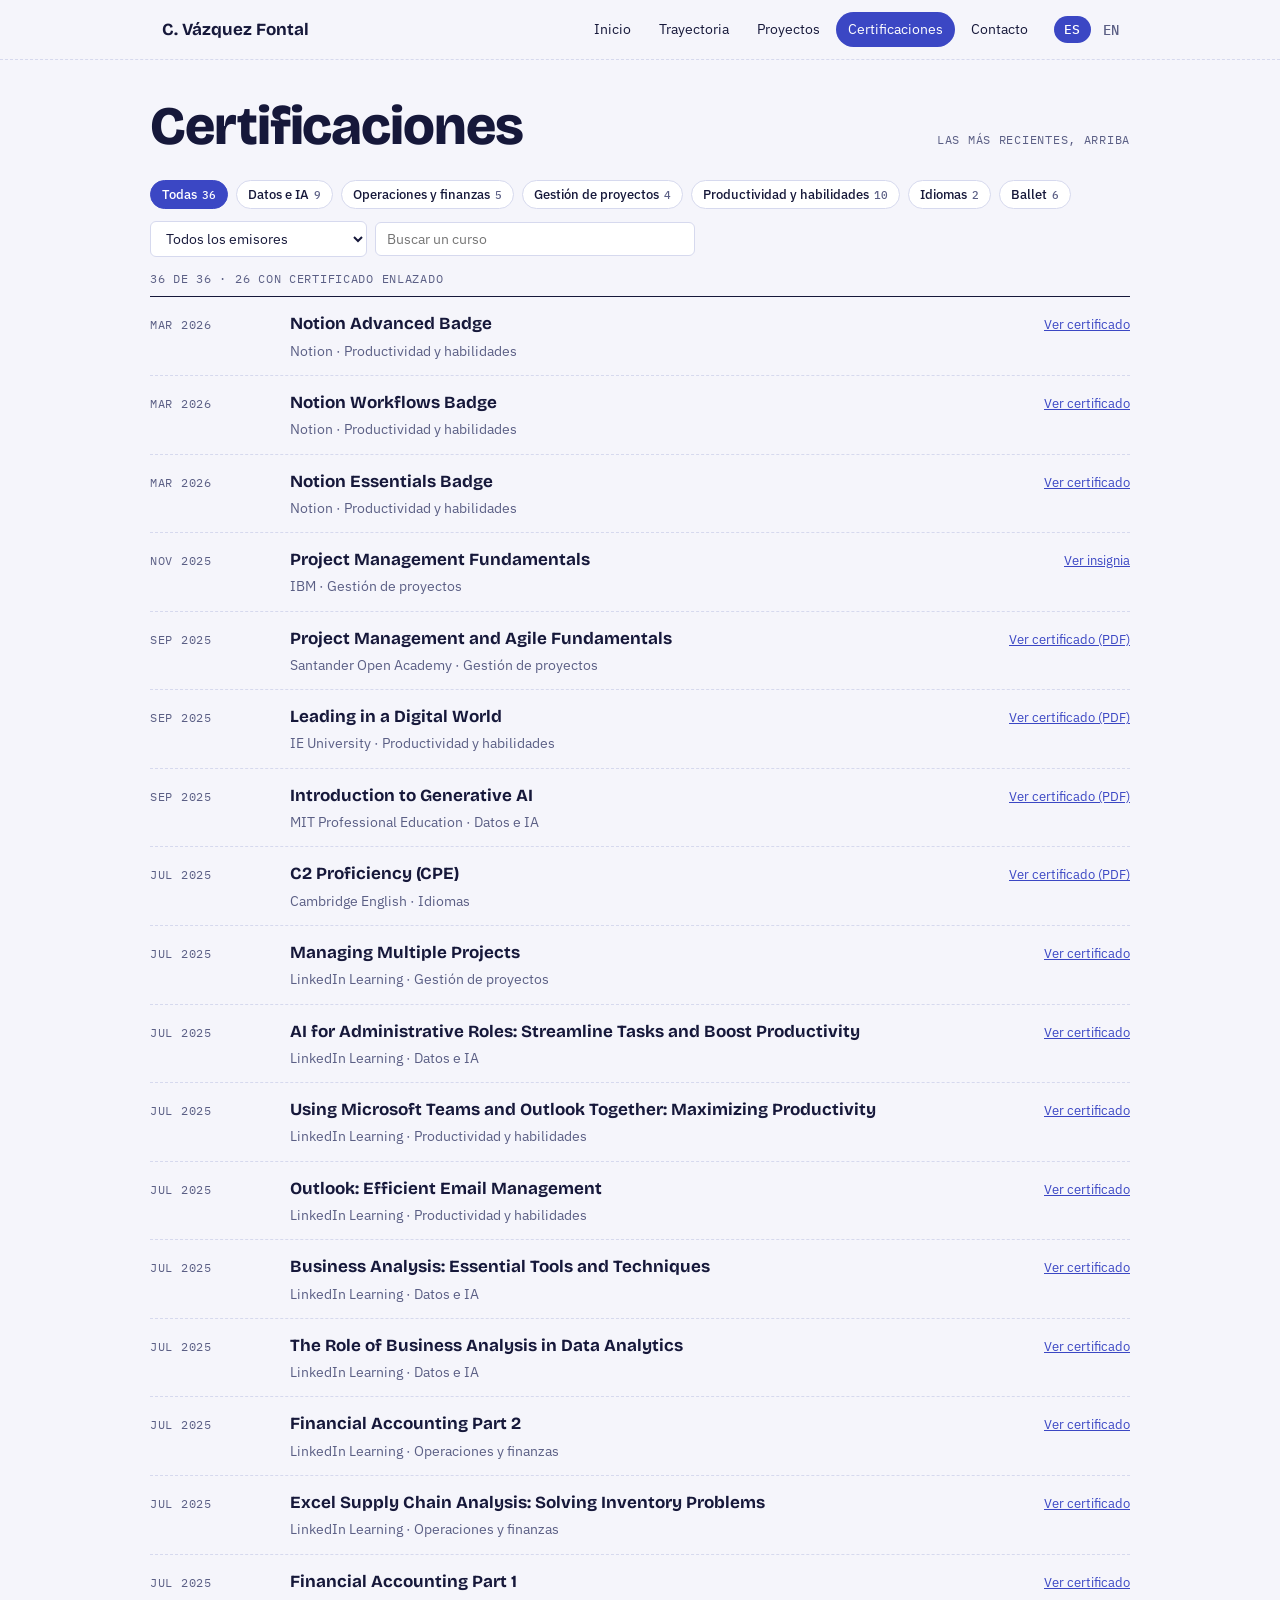
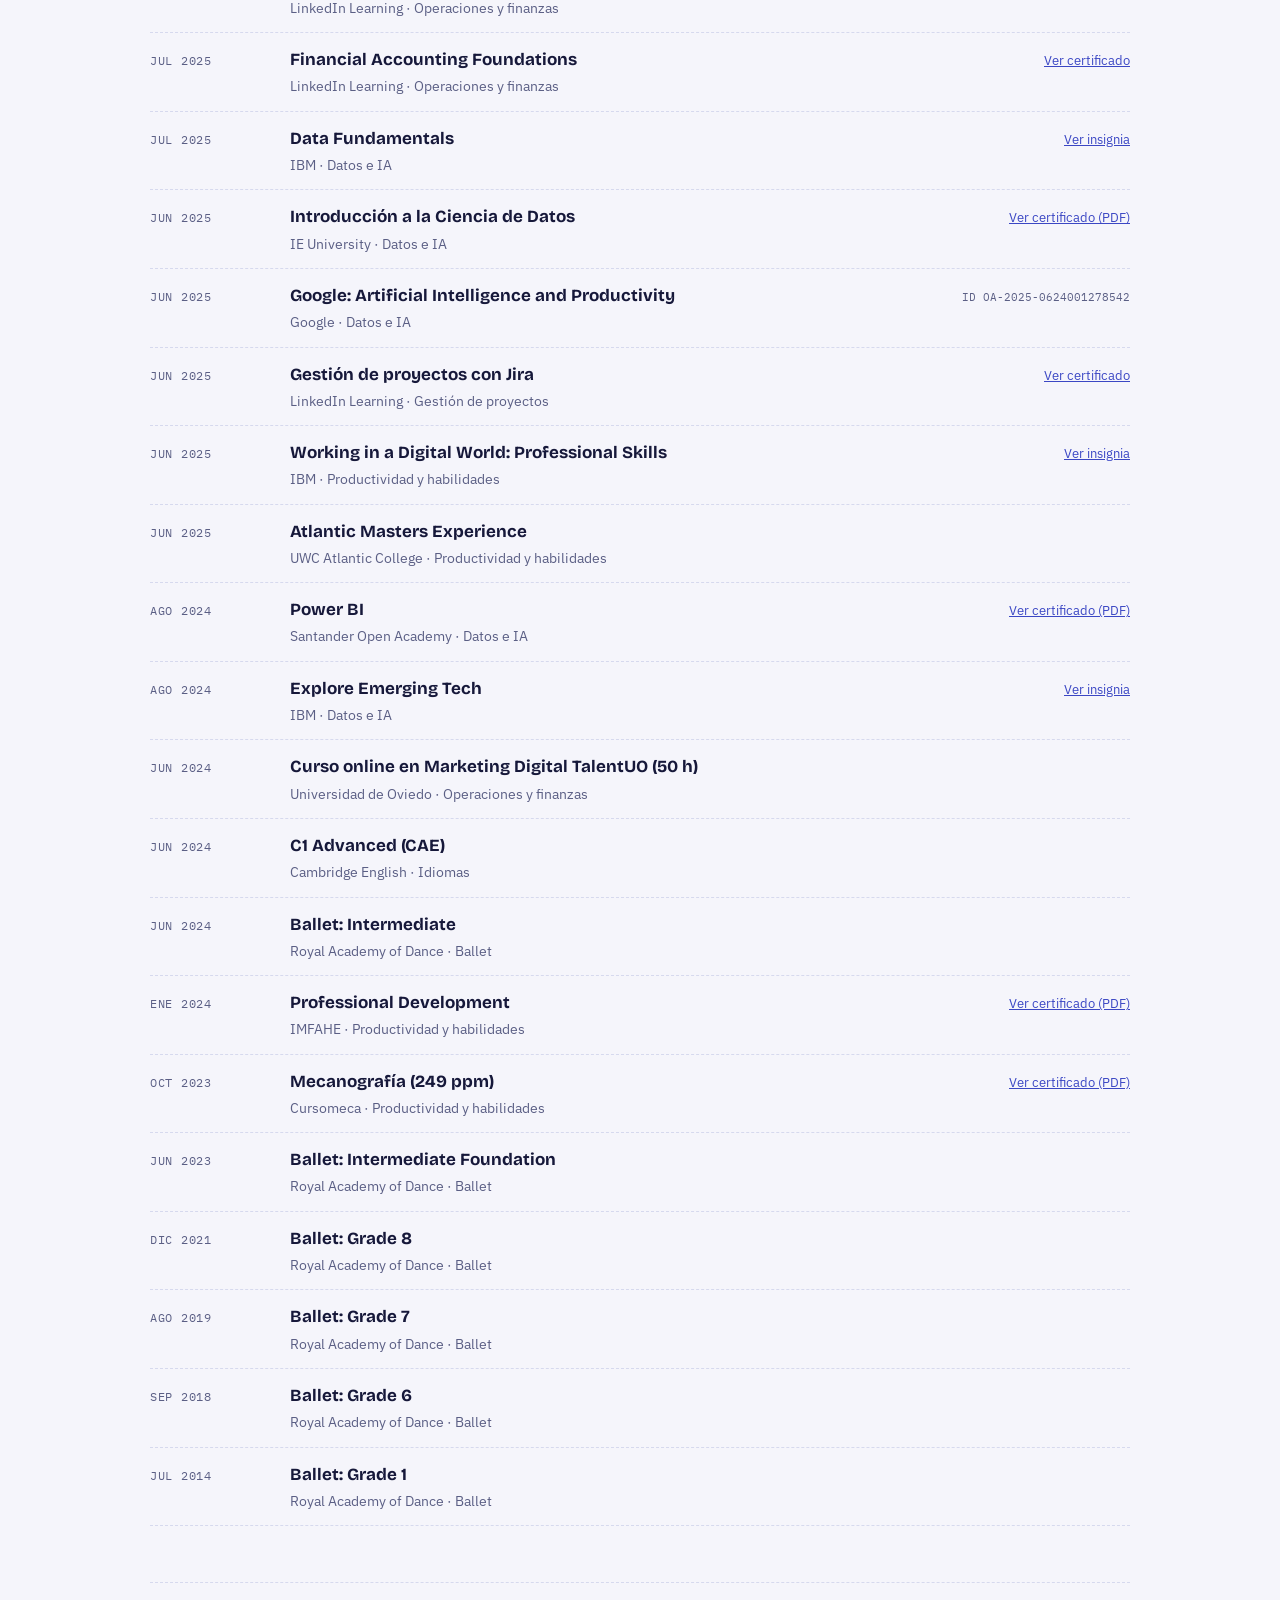
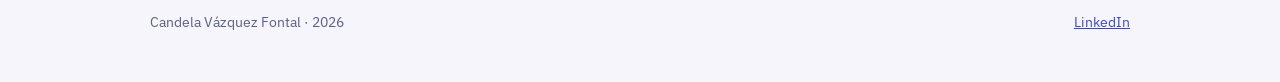
==== certificaciones/index.html @ 4467570c "Web bilingüe, sitemap, imagen para compartir y alineación con LinkedIn" ====
<!doctype html>
<html lang="es">
<head>
<meta charset="utf-8">
<meta name="viewport" content="width=device-width,initial-scale=1">
<title>Certificaciones · Candela Vázquez Fontal</title>
<meta name="description" content="Certificaciones de Candela Vázquez Fontal en datos e IA, gestión de proyectos, operaciones, idiomas (Cambridge C2) y más, con enlace a cada certificado.">
<meta name="author" content="Candela Vázquez Fontal">
<link rel="canonical" href="https://candelavazquezfontal.github.io/certificaciones/">
<link rel="alternate" hreflang="es" href="https://candelavazquezfontal.github.io/certificaciones/">
<link rel="alternate" hreflang="en" href="https://candelavazquezfontal.github.io/en/certifications/">
<link rel="alternate" hreflang="x-default" href="https://candelavazquezfontal.github.io/certificaciones/">
<meta property="og:type" content="website">
<meta property="og:locale" content="es_ES">
<meta property="og:locale:alternate" content="en_GB">
<meta property="og:site_name" content="Candela Vázquez Fontal">
<meta property="og:title" content="Certificaciones · Candela Vázquez Fontal">
<meta property="og:description" content="Certificaciones de Candela Vázquez Fontal en datos e IA, gestión de proyectos, operaciones, idiomas (Cambridge C2) y más, con enlace a cada certificado.">
<meta property="og:url" content="https://candelavazquezfontal.github.io/certificaciones/">
<meta property="og:image" content="https://candelavazquezfontal.github.io/og-image.png">
<meta property="og:image:width" content="1200">
<meta property="og:image:height" content="630">
<meta property="og:image:alt" content="Candela Vázquez Fontal, Ingeniería en Organización Industrial. Operaciones, logística y datos.">
<meta name="twitter:card" content="summary_large_image">
<meta name="twitter:title" content="Certificaciones · Candela Vázquez Fontal">
<meta name="twitter:description" content="Certificaciones de Candela Vázquez Fontal en datos e IA, gestión de proyectos, operaciones, idiomas (Cambridge C2) y más, con enlace a cada certificado.">
<meta name="twitter:image" content="https://candelavazquezfontal.github.io/og-image.png">
<style>html{-webkit-text-size-adjust:100%}body{margin:0}img{max-width:100%}[hidden]{display:none!important}</style>
<link rel="preconnect" href="https://fonts.googleapis.com">
<link rel="preconnect" href="https://fonts.gstatic.com" crossorigin>
<link rel="stylesheet" href="https://fonts.googleapis.com/css2?family=Bricolage+Grotesque:opsz,wght@12..96,500;12..96,700;12..96,800&family=IBM+Plex+Sans:wght@400;500;600&family=IBM+Plex+Mono:wght@400;500&display=swap">
<style>
/* Concepto: web como albarán de transporte. Cada sección es una hoja aparte; filas de manifiesto con fechas, códigos y separadores punteados tipo perforación. */
:root{
  --bg:#F5F5FB; --surface:#FFFFFF; --fg:#16183A; --muted:#5B5F85; --line:#D6D9EE;
  --accent:#3B47C4; --accent-soft:#E0E3FF; --on-accent:#FFFFFF;
  --ok:#1F7A4D; --ok-soft:#DDF3E7; --wip:#8A5200; --wip-soft:#FFEFD0;
  --f-display:'Bricolage Grotesque','Helvetica Neue',Arial,sans-serif;
  --f-body:'IBM Plex Sans','Helvetica Neue',Arial,sans-serif;
  --f-mono:'IBM Plex Mono',ui-monospace,Menlo,Consolas,monospace;
}
@media (prefers-color-scheme:dark){:root:not([data-theme="light"]){
  --bg:#0E1024; --surface:#161939; --fg:#E9EAF8; --muted:#9A9EC6; --line:#2B2F5E;
  --accent:#A3ADFF; --accent-soft:#252A66; --on-accent:#0E1024;
  --ok:#7ADCA6; --ok-soft:#173D2C; --wip:#FFC76B; --wip-soft:#46310E; color-scheme:dark}}
:root[data-theme="dark"]{
  --bg:#0E1024; --surface:#161939; --fg:#E9EAF8; --muted:#9A9EC6; --line:#2B2F5E;
  --accent:#A3ADFF; --accent-soft:#252A66; --on-accent:#0E1024;
  --ok:#7ADCA6; --ok-soft:#173D2C; --wip:#FFC76B; --wip-soft:#46310E; color-scheme:dark}
*{box-sizing:border-box}
body{background:var(--bg);color:var(--fg);font:16px/1.6 var(--f-body);padding-inline:20px}
.wrap{max-width:980px;margin-inline:auto}
a{color:var(--accent)}
:focus-visible{outline:2px solid var(--accent);outline-offset:3px;border-radius:3px}
.mono{font-family:var(--f-mono);font-size:12px;letter-spacing:.06em;text-transform:uppercase;color:var(--muted)}
h1,h2,h3{font-family:var(--f-display);text-wrap:balance;margin:0}

/* Navegación por secciones */
nav{position:sticky;top:env(safe-area-inset-top,0px);z-index:5;background:var(--bg);border-bottom:1px dashed var(--line);margin-inline:-20px;padding:10px 20px}
nav .wrap{display:flex;gap:8px 18px;align-items:center;flex-wrap:wrap;justify-content:space-between}
nav b{font-family:var(--f-display);font-size:17px}
nav ul{display:flex;gap:4px;list-style:none;margin:0;padding:0;flex-wrap:wrap}
nav a{display:block;color:var(--fg);text-decoration:none;font-size:14px;padding:5px 11px;border-radius:999px;border:1px solid transparent}
nav a:hover{border-color:var(--line)}
nav a[aria-current="page"]{background:var(--accent);color:var(--on-accent)}

.view{padding-block:40px 56px}
.view-head{display:flex;justify-content:space-between;align-items:baseline;gap:12px;flex-wrap:wrap;margin-bottom:26px}
.view-head h2{font-size:clamp(32px,6vw,54px);font-weight:800;letter-spacing:-.02em;line-height:1}
.view h3.sub{font-size:22px;font-weight:700;margin:36px 0 12px}
.view h3.sub:first-of-type{margin-top:0}

/* Inicio */
.hero{display:grid;grid-template-columns:1.5fr 1fr;gap:40px;align-items:start;padding-block:16px 40px}
.hero h1{font-size:clamp(40px,7vw,76px);line-height:.98;font-weight:800;letter-spacing:-.02em}
.hero h1 span{color:var(--accent)}
.hero p.lead{font-size:18px;max-width:52ch;color:var(--muted);margin:20px 0 0}
.cta{display:flex;gap:10px;flex-wrap:wrap;margin-top:24px}
.btn{font:500 14px var(--f-body);padding:10px 16px;border-radius:6px;border:1px solid var(--accent);background:var(--accent);color:var(--on-accent);text-decoration:none;cursor:pointer}
.btn.ghost{background:transparent;color:var(--accent)}
.label{background:var(--surface);border:1px dashed var(--line);border-radius:10px;padding:18px;min-width:0}
.label dl{margin:12px 0 0;display:grid;grid-template-columns:auto 1fr;gap:8px 14px;font-size:14px}
.label dt{font-family:var(--f-mono);font-size:11px;text-transform:uppercase;letter-spacing:.06em;color:var(--muted);padding-top:2px}
.label dd{margin:0;min-width:0;overflow-wrap:anywhere}
.about{display:grid;grid-template-columns:1.2fr 1fr;gap:32px;padding-block:36px;border-top:1px dashed var(--line)}
.about p{margin:0 0 12px;max-width:60ch}
.about .side{display:grid;gap:18px;align-content:start;min-width:0}
.about .side p{margin:0 0 8px}
.chips{display:flex;gap:8px;flex-wrap:wrap;margin:0;padding:0;list-style:none}
.chips li,.chip{font:500 13px var(--f-body);padding:5px 11px;border-radius:999px;border:1px solid var(--line);background:var(--surface);color:var(--fg)}
button.chip{cursor:pointer}
button.chip span{color:var(--muted);font-family:var(--f-mono);font-size:11px;margin-left:5px}
button.chip[aria-pressed="true"]{background:var(--accent);color:var(--on-accent);border-color:var(--accent)}
button.chip[aria-pressed="true"] span{color:var(--on-accent)}
.seek{padding-block:32px;border-top:1px dashed var(--line)}
.seek p:not(.mono){margin:6px 0 14px;max-width:62ch;font-size:17px}
.doors{display:grid;grid-template-columns:repeat(3,1fr);border-top:1px solid var(--fg)}
.doors a{display:block;padding:18px 18px 18px 0;text-decoration:none;color:var(--fg);border-bottom:1px dashed var(--line)}
.doors a+a{padding-left:18px;border-left:1px dashed var(--line)}
.doors b{display:block;font:700 22px var(--f-display);margin-top:6px}
.doors span.go{color:var(--accent);font-size:14px}
.doors a:hover b{color:var(--accent)}

/* Listas tipo manifiesto */
.tl{list-style:none;margin:0;padding:0;border-top:1px solid var(--fg)}
.tl>li{display:grid;grid-template-columns:170px 1fr;gap:6px 24px;padding-block:16px;border-bottom:1px dashed var(--line)}
.tl h4{font:700 19px var(--f-display);margin:0}
.tl .org{color:var(--muted);font-size:14px}
.tl p{margin:6px 0 0;font-size:15px;max-width:64ch}
.tl ul.pts{margin:6px 0 0;padding-left:18px;font-size:15px;max-width:64ch}
.tl .chips{margin-top:10px}
.tl .chips li{font-size:12px;padding:3px 9px}
.tools{display:flex;gap:8px;flex-wrap:wrap;align-items:center;margin-bottom:12px}
.tools .lab{flex:0 0 auto;margin-right:4px}
.field{font:400 14px var(--f-body);padding:7px 11px;border-radius:6px;border:1px solid var(--line);background:var(--surface);color:var(--fg);min-width:0;max-width:100%}
input.field{flex:1 1 200px;max-width:320px}
.count{display:block;margin:0 0 8px}
.rows{border-top:1px solid var(--fg)}
.row{display:grid;grid-template-columns:120px 1fr auto;gap:6px 20px;padding:13px 0;border-bottom:1px dashed var(--line);align-items:baseline}
.row h3{font-size:17px;font-weight:700}
.row .meta{color:var(--muted);font-size:14px;margin-top:2px}
.row .go{font-size:13px;white-space:nowrap}
.row .go .id{font-family:var(--f-mono);font-size:11px;color:var(--muted)}
.empty{color:var(--muted);padding:16px 0;margin:0}
#proj-list{border-top:1px solid var(--fg)}
details.proj{border-bottom:1px dashed var(--line)}
details.proj summary{display:grid;grid-template-columns:120px 1fr auto;gap:6px 20px;padding:16px 0;cursor:pointer;list-style:none;align-items:baseline}
details.proj summary::-webkit-details-marker{display:none}
details.proj summary h3{font-size:20px;font-weight:700}
details.proj summary .meta{color:var(--muted);font-size:14px}
details.proj summary .plus{font-family:var(--f-mono);color:var(--accent);font-size:20px;line-height:1;display:inline-block}
details.proj[open] .plus{transform:rotate(45deg)}
.proj-body{display:grid;grid-template-columns:120px 1fr;gap:0 20px;padding:0 0 22px}
.proj-body .in{grid-column:2;display:grid;grid-template-columns:1fr 1fr;gap:18px 28px;min-width:0}
.proj-body h4{font:500 11px var(--f-mono);letter-spacing:.06em;text-transform:uppercase;color:var(--muted);margin:0 0 4px}
.proj-body p{margin:0;font-size:15px;max-width:66ch}
.proj-body ul{margin:0;padding-left:18px;font-size:15px}
.proj-body .wide{grid-column:1/-1}
.tags{display:flex;gap:6px;flex-wrap:wrap}
.tags span{font-size:12px;padding:2px 9px;border-radius:999px;border:1px solid var(--line);color:var(--muted)}
.honor{display:inline-block;font:500 11px var(--f-mono);letter-spacing:.05em;text-transform:uppercase;padding:3px 8px;border-radius:4px;background:var(--ok-soft);color:var(--ok)}
.draft{background:var(--wip-soft);color:var(--fg);border-left:3px solid var(--wip);padding:10px 12px;font-size:14px}
.draft b{font:500 11px var(--f-mono);letter-spacing:.06em;text-transform:uppercase;color:var(--wip);display:block;margin-bottom:2px}
p.draft{margin:18px 0 0}
body.clean .draft{display:none}
footer{padding-block:28px 48px;border-top:1px dashed var(--line);display:flex;justify-content:space-between;align-items:center;gap:16px;flex-wrap:wrap;color:var(--muted);font-size:14px}
footer button{font:500 13px var(--f-body);padding:6px 12px;border-radius:6px;border:1px solid var(--line);background:var(--surface);color:var(--fg);cursor:pointer}
@media (max-width:760px){
  .hero,.about{grid-template-columns:1fr}
  .hero{gap:28px;padding-block:8px 32px}
  .doors{grid-template-columns:1fr}
  .doors a+a{padding-left:0;border-left:0}
  .tl>li{grid-template-columns:1fr}
  .row,details.proj summary{grid-template-columns:1fr auto}
  .row>:first-child,details.proj summary>:first-child{grid-column:1/-1}
  .row>div{grid-column:1/-1}
  .row .go{grid-column:1/-1;white-space:normal}
  .proj-body{grid-template-columns:1fr}
  .proj-body .in{grid-column:1;grid-template-columns:1fr}
}
.langsw{display:flex;gap:2px;align-items:center;font:500 13px var(--f-mono);letter-spacing:.04em}
.langsw a,.langsw span{padding:4px 9px;border-radius:999px;border:1px solid transparent;text-decoration:none;color:var(--muted)}
.langsw a:hover{border-color:var(--line);color:var(--fg)}
.langsw span[aria-current="true"]{background:var(--accent);color:var(--on-accent)}
nav .wrap .navr{display:flex;gap:10px 14px;align-items:center;flex-wrap:wrap}
.note-sm{color:var(--muted);font-size:14px;max-width:62ch}
@media (max-width:760px){
  nav .wrap .navr{display:contents}
  nav .wrap>a{order:1}
  nav .wrap .langsw{order:2;margin-left:auto}
  nav .wrap .navr ul{order:3;flex-basis:100%}
}

</style>
</head>
<body>
<nav aria-label="Secciones"><div class="wrap"><a href="/" style="text-decoration:none;color:inherit"><b>C. Vázquez Fontal</b></a><div class="navr"><ul><li><a href="/">Inicio</a></li><li><a href="/trayectoria/">Trayectoria</a></li><li><a href="/proyectos/">Proyectos</a></li><li><a href="/certificaciones/" aria-current="page">Certificaciones</a></li><li><a href="/contacto/">Contacto</a></li></ul><div class="langsw" role="group" aria-label="Idioma"><span aria-current="true" lang="es">ES</span><a href="/en/certifications/" hreflang="en" lang="en" data-setlang="en">EN</a></div></div></div></nav>
<main class="wrap">
<section class="view" id="v-certificaciones">
  <div class="view-head"><h1 style="font-size:clamp(32px,6vw,54px);font-weight:800;letter-spacing:-.02em;line-height:1">Certificaciones</h1><span class="mono">Las más recientes, arriba</span></div>
  <div class="tools" id="cert-filters" role="group" aria-label="Categorías"><button type="button" class="chip" data-f="all" aria-pressed="true">Todas<span>36</span></button><button type="button" class="chip" data-f="data" aria-pressed="false">Datos e IA<span>9</span></button><button type="button" class="chip" data-f="ops" aria-pressed="false">Operaciones y finanzas<span>5</span></button><button type="button" class="chip" data-f="pm" aria-pressed="false">Gestión de proyectos<span>4</span></button><button type="button" class="chip" data-f="prod" aria-pressed="false">Productividad y habilidades<span>10</span></button><button type="button" class="chip" data-f="lang" aria-pressed="false">Idiomas<span>2</span></button><button type="button" class="chip" data-f="ballet" aria-pressed="false">Ballet<span>6</span></button></div>
  <div class="tools">
    <select class="field" id="cert-org" aria-label="Emisor"><option value="">Todos los emisores</option><option>Cambridge English</option><option>Cursomeca</option><option>Google</option><option>IBM</option><option>IE University</option><option>IMFAHE</option><option>LinkedIn Learning</option><option>MIT Professional Education</option><option>Notion</option><option>Royal Academy of Dance</option><option>Santander Open Academy</option><option>Universidad de Oviedo</option><option>UWC Atlantic College</option></select>
    <input class="field" id="cert-q" type="search" placeholder="Buscar un curso" aria-label="Buscar un curso">
  </div>
  <span class="mono count" id="cert-count" aria-live="polite"></span>
  <div class="rows" id="cert-rows">
<div class="row" data-cat="prod" data-org="Notion" data-q="notion advanced badge  notion"><span class="mono">mar 2026</span><div><h3>Notion Advanced Badge</h3><div class="meta">Notion · Productividad y habilidades</div></div><span class="go"><a href="https://verify.skilljar.com/c/xu6fxgkbqdtj" target="_blank" rel="noopener">Ver certificado</a></span></div>
<div class="row" data-cat="prod" data-org="Notion" data-q="notion workflows badge  notion"><span class="mono">mar 2026</span><div><h3>Notion Workflows Badge</h3><div class="meta">Notion · Productividad y habilidades</div></div><span class="go"><a href="https://verify.skilljar.com/c/t9p6pafir5xa" target="_blank" rel="noopener">Ver certificado</a></span></div>
<div class="row" data-cat="prod" data-org="Notion" data-q="notion essentials badge  notion"><span class="mono">mar 2026</span><div><h3>Notion Essentials Badge</h3><div class="meta">Notion · Productividad y habilidades</div></div><span class="go"><a href="https://verify.skilljar.com/c/k6drqh7ybahc" target="_blank" rel="noopener">Ver certificado</a></span></div>
<div class="row" data-cat="pm" data-org="IBM" data-q="project management fundamentals  ibm"><span class="mono">nov 2025</span><div><h3>Project Management Fundamentals</h3><div class="meta">IBM · Gestión de proyectos</div></div><span class="go"><a href="https://www.credly.com/badges/fda90fd6-bf41-454a-a05c-a5a7dce7dfeb" target="_blank" rel="noopener">Ver insignia</a></span></div>
<div class="row" data-cat="pm" data-org="Santander Open Academy" data-q="project management and agile fundamentals  santander open academy"><span class="mono">sep 2025</span><div><h3>Project Management and Agile Fundamentals</h3><div class="meta">Santander Open Academy · Gestión de proyectos</div></div><span class="go"><a href="/certificados/project-management-and-agile-fundamentals.pdf" target="_blank" rel="noopener">Ver certificado (PDF)</a></span></div>
<div class="row" data-cat="prod" data-org="IE University" data-q="leading in a digital world  ie university"><span class="mono">sep 2025</span><div><h3>Leading in a Digital World</h3><div class="meta">IE University · Productividad y habilidades</div></div><span class="go"><a href="/certificados/leading-in-a-digital-world.pdf" target="_blank" rel="noopener">Ver certificado (PDF)</a></span></div>
<div class="row" data-cat="data" data-org="MIT Professional Education" data-q="introduction to generative ai  mit professional education"><span class="mono">sep 2025</span><div><h3>Introduction to Generative AI</h3><div class="meta">MIT Professional Education · Datos e IA</div></div><span class="go"><a href="/certificados/introduction-to-generative-ai.pdf" target="_blank" rel="noopener">Ver certificado (PDF)</a></span></div>
<div class="row" data-cat="lang" data-org="Cambridge English" data-q="c2 proficiency (cpe)  cambridge english"><span class="mono">jul 2025</span><div><h3>C2 Proficiency (CPE)</h3><div class="meta">Cambridge English · Idiomas</div></div><span class="go"><a href="/certificados/c2-proficiency-cambridge.pdf" target="_blank" rel="noopener">Ver certificado (PDF)</a></span></div>
<div class="row" data-cat="pm" data-org="LinkedIn Learning" data-q="managing multiple projects  linkedin learning"><span class="mono">jul 2025</span><div><h3>Managing Multiple Projects</h3><div class="meta">LinkedIn Learning · Gestión de proyectos</div></div><span class="go"><a href="https://www.linkedin.com/learning/certificates/6d967894c8d602e24c68b66d6d60f02e17e83166a874dbd9c2fe51df52e58ff1" target="_blank" rel="noopener">Ver certificado</a></span></div>
<div class="row" data-cat="data" data-org="LinkedIn Learning" data-q="ai for administrative roles: streamline tasks and boost productivity  linkedin learning"><span class="mono">jul 2025</span><div><h3>AI for Administrative Roles: Streamline Tasks and Boost Productivity</h3><div class="meta">LinkedIn Learning · Datos e IA</div></div><span class="go"><a href="https://www.linkedin.com/learning/certificates/2f2649018ba1a5fd018c0eee74096a909efea05e823dc9b5ac042890fc282127" target="_blank" rel="noopener">Ver certificado</a></span></div>
<div class="row" data-cat="prod" data-org="LinkedIn Learning" data-q="using microsoft teams and outlook together: maximizing productivity  linkedin learning"><span class="mono">jul 2025</span><div><h3>Using Microsoft Teams and Outlook Together: Maximizing Productivity</h3><div class="meta">LinkedIn Learning · Productividad y habilidades</div></div><span class="go"><a href="https://www.linkedin.com/learning/certificates/802a17363575a44039c5802fdb3ab9493e353a2b3156d9a123fb1d1b1a5739ee" target="_blank" rel="noopener">Ver certificado</a></span></div>
<div class="row" data-cat="prod" data-org="LinkedIn Learning" data-q="outlook: efficient email management  linkedin learning"><span class="mono">jul 2025</span><div><h3>Outlook: Efficient Email Management</h3><div class="meta">LinkedIn Learning · Productividad y habilidades</div></div><span class="go"><a href="https://www.linkedin.com/learning/certificates/361cea6c955319cbfad60c8e697ef9124948472aed5e21b45fbc0017d85ae766" target="_blank" rel="noopener">Ver certificado</a></span></div>
<div class="row" data-cat="data" data-org="LinkedIn Learning" data-q="business analysis: essential tools and techniques  linkedin learning"><span class="mono">jul 2025</span><div><h3>Business Analysis: Essential Tools and Techniques</h3><div class="meta">LinkedIn Learning · Datos e IA</div></div><span class="go"><a href="https://www.linkedin.com/learning/certificates/e4cb9fd79dfc14a808d413f85f2076626b413cfc9ea497fbaac9ca6db66af848" target="_blank" rel="noopener">Ver certificado</a></span></div>
<div class="row" data-cat="data" data-org="LinkedIn Learning" data-q="the role of business analysis in data analytics  linkedin learning"><span class="mono">jul 2025</span><div><h3>The Role of Business Analysis in Data Analytics</h3><div class="meta">LinkedIn Learning · Datos e IA</div></div><span class="go"><a href="https://www.linkedin.com/learning/certificates/a967b50a1b112452a21be6a401eed408db7bc0bb62fa1ed11132eece9193b944" target="_blank" rel="noopener">Ver certificado</a></span></div>
<div class="row" data-cat="ops" data-org="LinkedIn Learning" data-q="financial accounting part 2  linkedin learning"><span class="mono">jul 2025</span><div><h3>Financial Accounting Part 2</h3><div class="meta">LinkedIn Learning · Operaciones y finanzas</div></div><span class="go"><a href="https://www.linkedin.com/learning/certificates/8d37386fbaf039bccbbcba031050771baf6fbf5534b9651e667726b146fdd1d6" target="_blank" rel="noopener">Ver certificado</a></span></div>
<div class="row" data-cat="ops" data-org="LinkedIn Learning" data-q="excel supply chain analysis: solving inventory problems  linkedin learning"><span class="mono">jul 2025</span><div><h3>Excel Supply Chain Analysis: Solving Inventory Problems</h3><div class="meta">LinkedIn Learning · Operaciones y finanzas</div></div><span class="go"><a href="https://www.linkedin.com/learning/certificates/43a9916b4a7e85bf1a4c3a263fa0da773255f57f9168afb816fe2332063998b9" target="_blank" rel="noopener">Ver certificado</a></span></div>
<div class="row" data-cat="ops" data-org="LinkedIn Learning" data-q="financial accounting part 1  linkedin learning"><span class="mono">jul 2025</span><div><h3>Financial Accounting Part 1</h3><div class="meta">LinkedIn Learning · Operaciones y finanzas</div></div><span class="go"><a href="https://www.linkedin.com/learning/certificates/3f714be15bfcfa3c3023316436246532507650f180e9d23c22f99b8f1a5d9ddb" target="_blank" rel="noopener">Ver certificado</a></span></div>
<div class="row" data-cat="ops" data-org="LinkedIn Learning" data-q="financial accounting foundations  linkedin learning"><span class="mono">jul 2025</span><div><h3>Financial Accounting Foundations</h3><div class="meta">LinkedIn Learning · Operaciones y finanzas</div></div><span class="go"><a href="https://www.linkedin.com/learning/certificates/050ba2d8f70a2633acee2c65d782d4b4dfdb503516910c3ce6a30464afbd777a" target="_blank" rel="noopener">Ver certificado</a></span></div>
<div class="row" data-cat="data" data-org="IBM" data-q="data fundamentals  ibm"><span class="mono">jul 2025</span><div><h3>Data Fundamentals</h3><div class="meta">IBM · Datos e IA</div></div><span class="go"><a href="https://www.credly.com/badges/e8f19719-776a-4687-b844-7bce2758eecb" target="_blank" rel="noopener">Ver insignia</a></span></div>
<div class="row" data-cat="data" data-org="IE University" data-q="introduction to data science introducción a la ciencia de datos ie university"><span class="mono">jun 2025</span><div><h3>Introducción a la Ciencia de Datos</h3><div class="meta">IE University · Datos e IA</div></div><span class="go"><a href="/certificados/introduccion-ciencia-de-datos.pdf" target="_blank" rel="noopener">Ver certificado (PDF)</a></span></div>
<div class="row" data-cat="data" data-org="Google" data-q="google: artificial intelligence and productivity  google"><span class="mono">jun 2025</span><div><h3>Google: Artificial Intelligence and Productivity</h3><div class="meta">Google · Datos e IA</div></div><span class="go"><span class="id">ID OA-2025-0624001278542</span></span></div>
<div class="row" data-cat="pm" data-org="LinkedIn Learning" data-q="project management with jira gestión de proyectos con jira linkedin learning"><span class="mono">jun 2025</span><div><h3>Gestión de proyectos con Jira</h3><div class="meta">LinkedIn Learning · Gestión de proyectos</div></div><span class="go"><a href="https://www.linkedin.com/learning/certificates/5924d9c8bdc2583e0664523a1dc770c6446726e1429bb750f072e7c7d2a5989b" target="_blank" rel="noopener">Ver certificado</a></span></div>
<div class="row" data-cat="prod" data-org="IBM" data-q="working in a digital world: professional skills  ibm"><span class="mono">jun 2025</span><div><h3>Working in a Digital World: Professional Skills</h3><div class="meta">IBM · Productividad y habilidades</div></div><span class="go"><a href="https://www.credly.com/badges/b61aba8e-ad4b-45a9-aefc-69a7f2bf5ebf" target="_blank" rel="noopener">Ver insignia</a></span></div>
<div class="row" data-cat="prod" data-org="UWC Atlantic College" data-q="atlantic masters experience  uwc atlantic college"><span class="mono">jun 2025</span><div><h3>Atlantic Masters Experience</h3><div class="meta">UWC Atlantic College · Productividad y habilidades</div></div><span class="go"></span></div>
<div class="row" data-cat="data" data-org="Santander Open Academy" data-q="power bi  santander open academy"><span class="mono">ago 2024</span><div><h3>Power BI</h3><div class="meta">Santander Open Academy · Datos e IA</div></div><span class="go"><a href="/certificados/power-bi.pdf" target="_blank" rel="noopener">Ver certificado (PDF)</a></span></div>
<div class="row" data-cat="data" data-org="IBM" data-q="explore emerging tech  ibm"><span class="mono">ago 2024</span><div><h3>Explore Emerging Tech</h3><div class="meta">IBM · Datos e IA</div></div><span class="go"><a href="https://www.credly.com/badges/cb5fa4d7-588a-404c-93de-69f75b5592be" target="_blank" rel="noopener">Ver insignia</a></span></div>
<div class="row" data-cat="ops" data-org="Universidad de Oviedo" data-q="online digital marketing course talentuo (50 h) curso online en marketing digital talentuo (50 h) universidad de oviedo"><span class="mono">jun 2024</span><div><h3>Curso online en Marketing Digital TalentUO (50 h)</h3><div class="meta">Universidad de Oviedo · Operaciones y finanzas</div></div><span class="go"></span></div>
<div class="row" data-cat="lang" data-org="Cambridge English" data-q="c1 advanced (cae)  cambridge english"><span class="mono">jun 2024</span><div><h3>C1 Advanced (CAE)</h3><div class="meta">Cambridge English · Idiomas</div></div><span class="go"></span></div>
<div class="row" data-cat="ballet" data-org="Royal Academy of Dance" data-q="ballet: intermediate  royal academy of dance"><span class="mono">jun 2024</span><div><h3>Ballet: Intermediate</h3><div class="meta">Royal Academy of Dance · Ballet</div></div><span class="go"></span></div>
<div class="row" data-cat="prod" data-org="IMFAHE" data-q="professional development  imfahe"><span class="mono">ene 2024</span><div><h3>Professional Development</h3><div class="meta">IMFAHE · Productividad y habilidades</div></div><span class="go"><a href="/certificados/professional-development-imfahe.pdf" target="_blank" rel="noopener">Ver certificado (PDF)</a></span></div>
<div class="row" data-cat="prod" data-org="Cursomeca" data-q="typing speed (249 wpm) mecanografía (249 ppm) cursomeca"><span class="mono">oct 2023</span><div><h3>Mecanografía (249 ppm)</h3><div class="meta">Cursomeca · Productividad y habilidades</div></div><span class="go"><a href="/certificados/mecanografia-cursomeca.pdf" target="_blank" rel="noopener">Ver certificado (PDF)</a></span></div>
<div class="row" data-cat="ballet" data-org="Royal Academy of Dance" data-q="ballet: intermediate foundation  royal academy of dance"><span class="mono">jun 2023</span><div><h3>Ballet: Intermediate Foundation</h3><div class="meta">Royal Academy of Dance · Ballet</div></div><span class="go"></span></div>
<div class="row" data-cat="ballet" data-org="Royal Academy of Dance" data-q="ballet: grade 8  royal academy of dance"><span class="mono">dic 2021</span><div><h3>Ballet: Grade 8</h3><div class="meta">Royal Academy of Dance · Ballet</div></div><span class="go"></span></div>
<div class="row" data-cat="ballet" data-org="Royal Academy of Dance" data-q="ballet: grade 7  royal academy of dance"><span class="mono">ago 2019</span><div><h3>Ballet: Grade 7</h3><div class="meta">Royal Academy of Dance · Ballet</div></div><span class="go"></span></div>
<div class="row" data-cat="ballet" data-org="Royal Academy of Dance" data-q="ballet: grade 6  royal academy of dance"><span class="mono">sep 2018</span><div><h3>Ballet: Grade 6</h3><div class="meta">Royal Academy of Dance · Ballet</div></div><span class="go"></span></div>
<div class="row" data-cat="ballet" data-org="Royal Academy of Dance" data-q="ballet: grade 1  royal academy of dance"><span class="mono">jul 2014</span><div><h3>Ballet: Grade 1</h3><div class="meta">Royal Academy of Dance · Ballet</div></div><span class="go"></span></div>
  </div>
  <p class="empty" id="cert-none" hidden>Ningún curso coincide con esos filtros.</p>
</section>
</main>
<div class="wrap"><footer><span>Candela Vázquez Fontal · 2026</span><a href="https://www.linkedin.com/in/candela-v%C3%A1zquez-fontal" target="_blank" rel="noopener">LinkedIn</a></footer></div>
<script>
try{document.querySelectorAll("[data-setlang]").forEach(function(a){a.addEventListener("click",function(){localStorage.setItem("lang",a.dataset.setlang)})})}catch(_){}
(function(){
  var T="{a} de {b} \u00b7 {c} con certificado enlazado",N=36;
  var rows=[].slice.call(document.querySelectorAll("#cert-rows .row")),chips=document.querySelectorAll("#cert-filters .chip");
  var org=document.getElementById("cert-org"),q=document.getElementById("cert-q"),cnt=document.getElementById("cert-count"),none=document.getElementById("cert-none");
  var cat="all";
  function norm(s){return s.toLowerCase().normalize("NFD").replace(/[\u0300-\u036f]/g,"")}
  function apply(){var qq=norm(q.value.trim()),o=org.value,n=0,l=0;
    rows.forEach(function(r){var ok=(cat==="all"||r.dataset.cat===cat)&&(!o||r.dataset.org===o)&&(!qq||norm(r.dataset.q).indexOf(qq)>-1);
      r.hidden=!ok;if(ok){n++;if(r.querySelector("a"))l++}});
    none.hidden=n>0;cnt.textContent=T.replace("{a}",n).replace("{b}",N).replace("{c}",l)}
  chips.forEach(function(c){c.onclick=function(){cat=c.dataset.f;chips.forEach(function(x){x.setAttribute("aria-pressed",x===c)});apply()}});
  org.onchange=apply;q.oninput=apply;apply();
})();
</script>
</body>
</html>
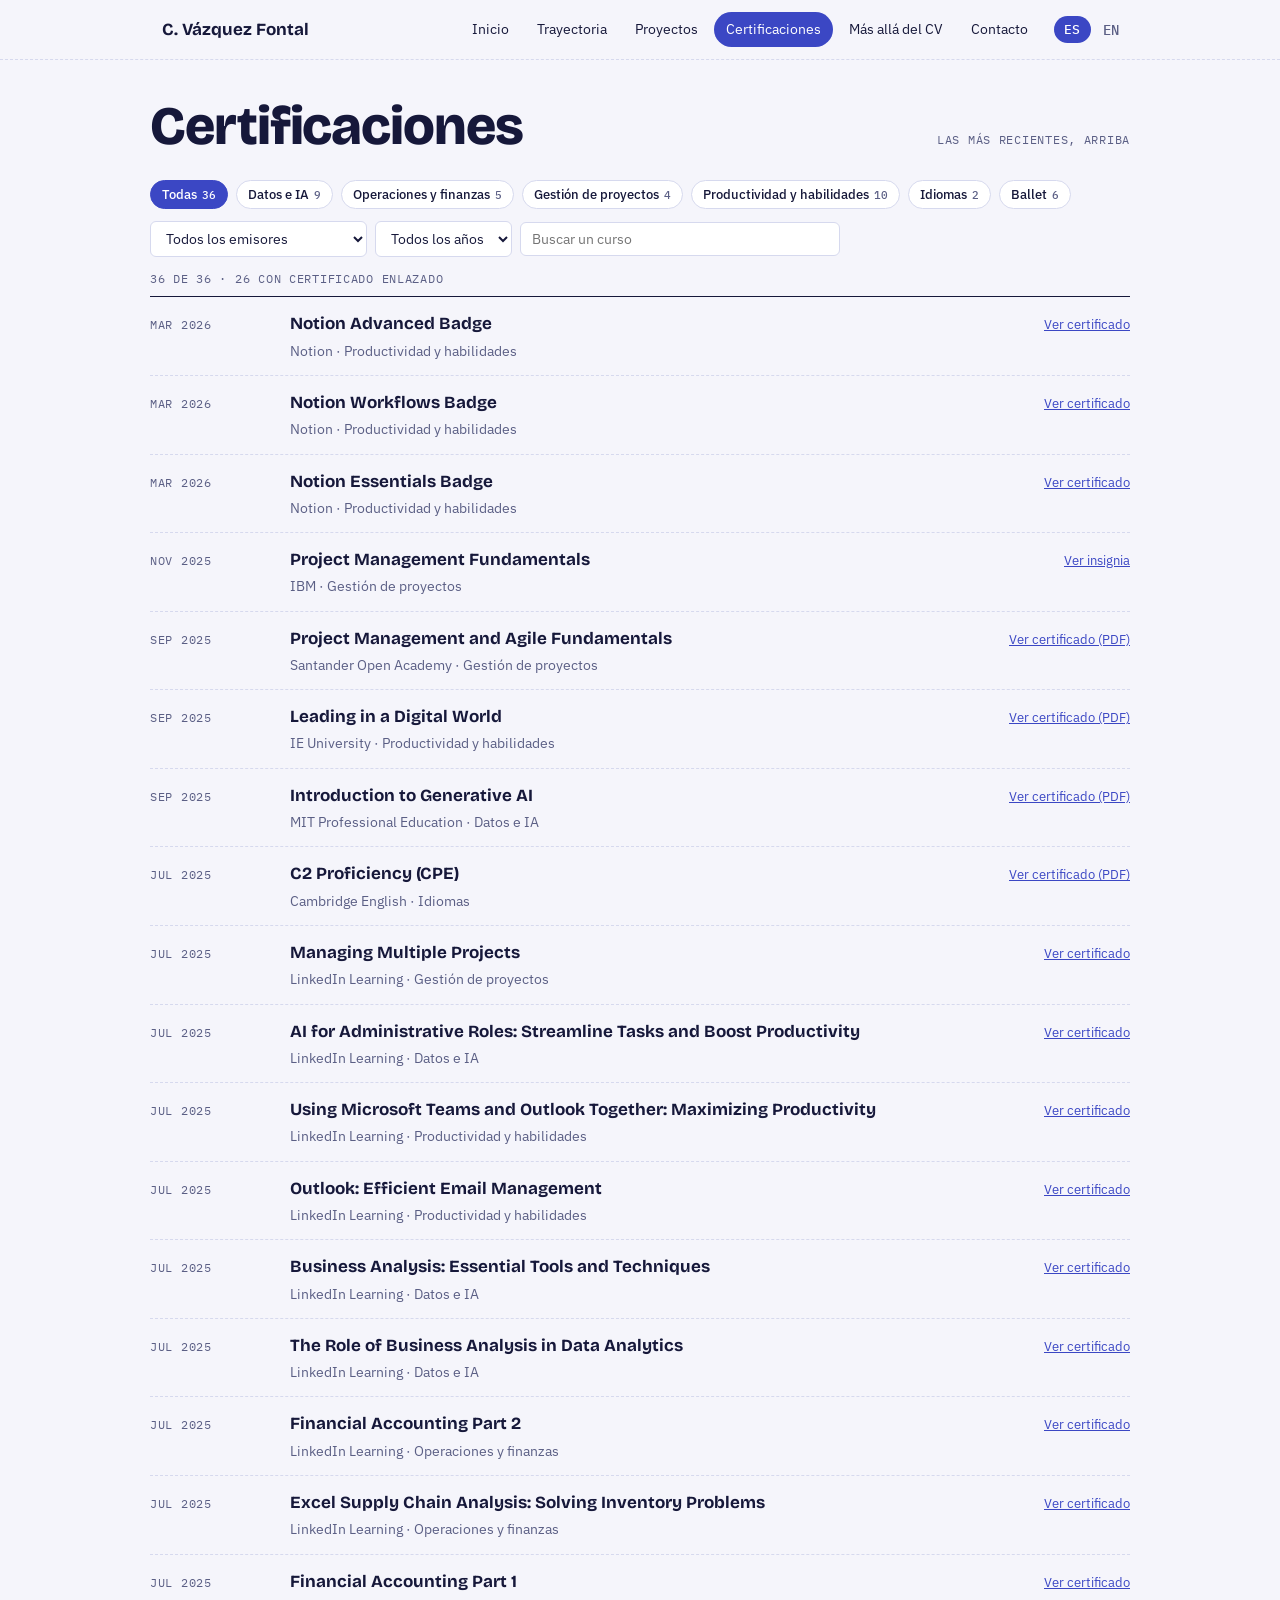
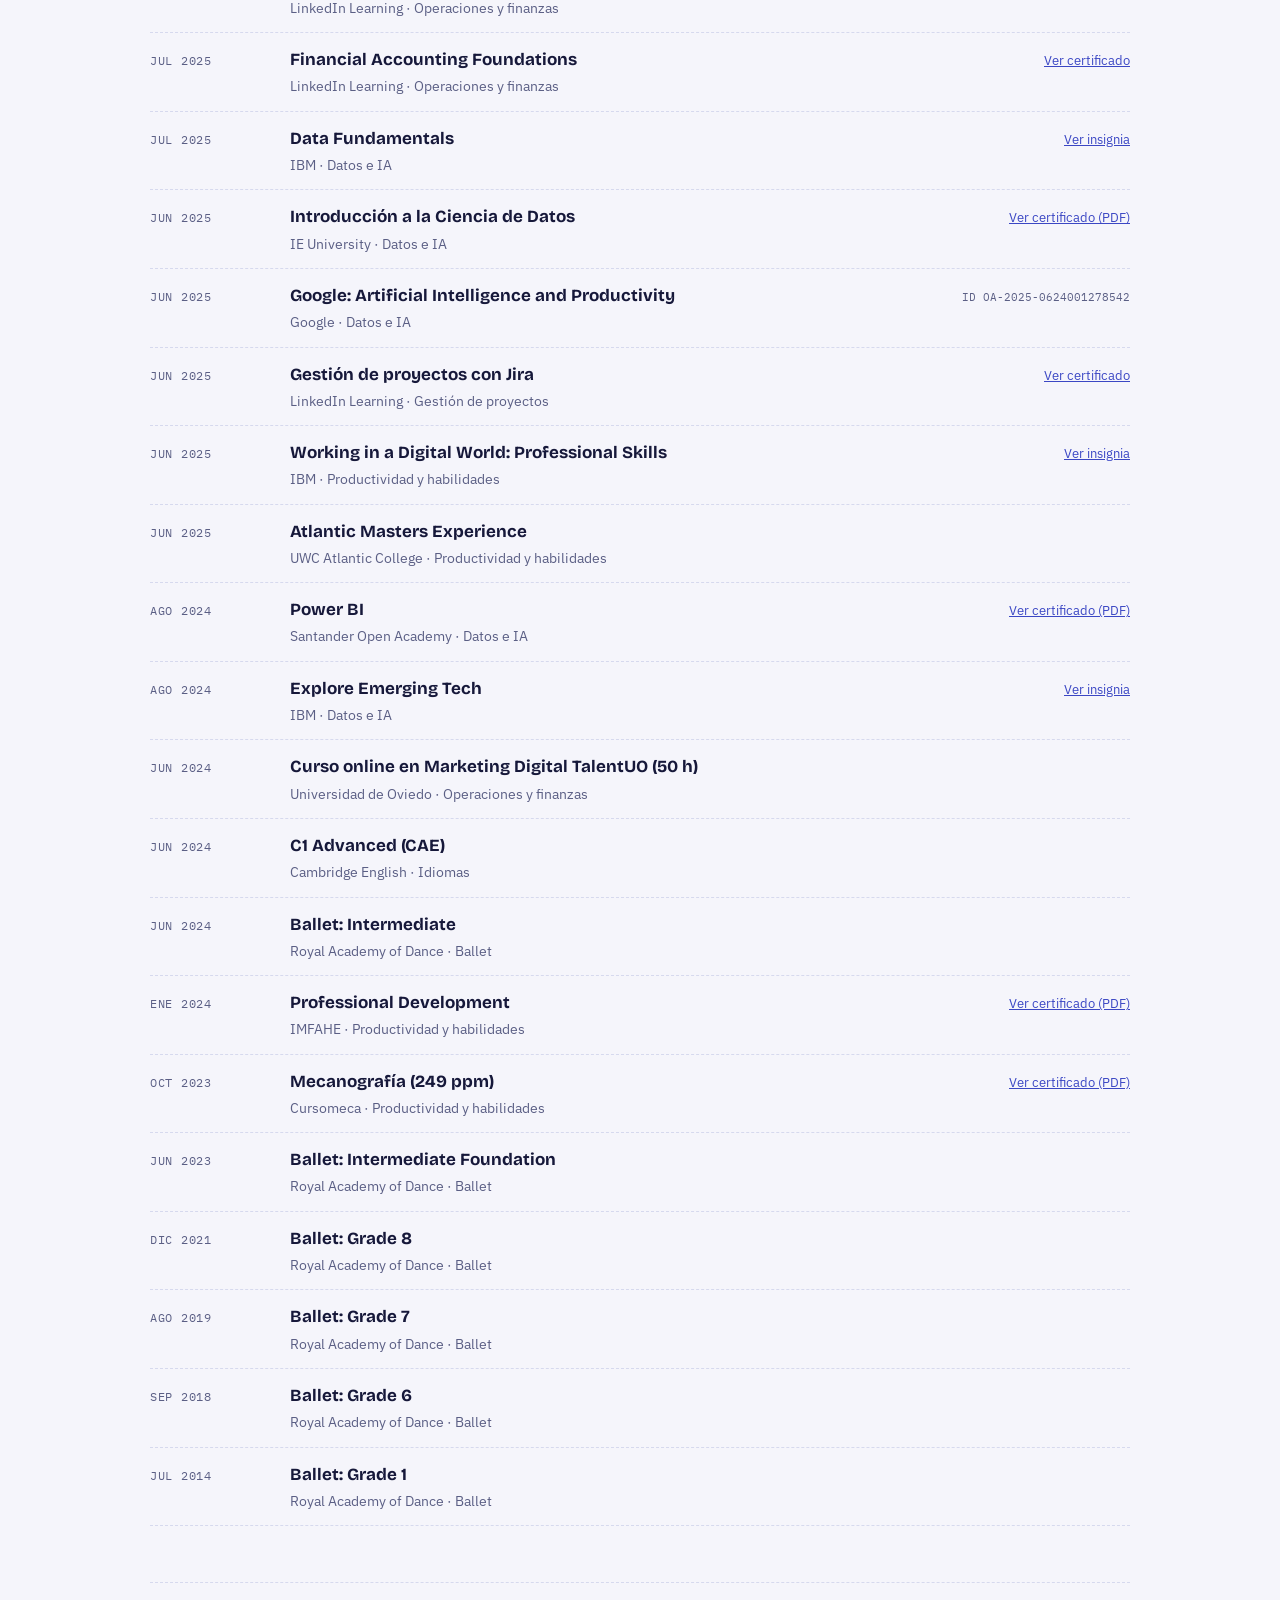
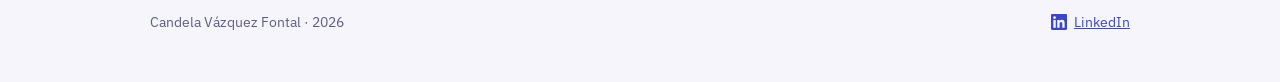
==== commit 527dd0ee: "Versión 2: página Más allá del CV, CV actualizados y correo ofuscado" ====
--- a/certificaciones/index.html
+++ b/certificaciones/index.html
@@ -26,9 +26,8 @@
 <meta name="twitter:description" content="Certificaciones de Candela Vázquez Fontal en datos e IA, gestión de proyectos, operaciones, idiomas (Cambridge C2) y más, con enlace a cada certificado.">
 <meta name="twitter:image" content="https://candelavazquezfontal.github.io/og-image.png">
 <style>html{-webkit-text-size-adjust:100%}body{margin:0}img{max-width:100%}[hidden]{display:none!important}</style>
-<link rel="preconnect" href="https://fonts.googleapis.com">
-<link rel="preconnect" href="https://fonts.gstatic.com" crossorigin>
-<link rel="stylesheet" href="https://fonts.googleapis.com/css2?family=Bricolage+Grotesque:opsz,wght@12..96,500;12..96,700;12..96,800&family=IBM+Plex+Sans:wght@400;500;600&family=IBM+Plex+Mono:wght@400;500&display=swap">
+<link rel="preload" href="/fonts/BricolageGrotesque-800-normal-latin.woff2" as="font" type="font/woff2" crossorigin>
+<link rel="stylesheet" href="/fonts/fonts.css">
 <style>
 /* Concepto: web como albarán de transporte. Cada sección es una hoja aparte; filas de manifiesto con fechas, códigos y separadores punteados tipo perforación. */
 :root{
@@ -94,10 +93,10 @@
 button.chip[aria-pressed="true"] span{color:var(--on-accent)}
 .seek{padding-block:32px;border-top:1px dashed var(--line)}
 .seek p:not(.mono){margin:6px 0 14px;max-width:62ch;font-size:17px}
-.doors{display:grid;grid-template-columns:repeat(3,1fr);border-top:1px solid var(--fg)}
-.doors a{display:block;padding:18px 18px 18px 0;text-decoration:none;color:var(--fg);border-bottom:1px dashed var(--line)}
-.doors a+a{padding-left:18px;border-left:1px dashed var(--line)}
-.doors b{display:block;font:700 22px var(--f-display);margin-top:6px}
+.doors{display:grid;grid-template-columns:repeat(4,1fr);border-top:1px solid var(--fg)}
+.doors a{display:block;padding:18px 14px 18px 0;text-decoration:none;color:var(--fg);border-bottom:1px dashed var(--line)}
+.doors a+a{padding-left:14px;border-left:1px dashed var(--line)}
+.doors b{display:block;font:700 20px var(--f-display);margin-top:6px}
 .doors span.go{color:var(--accent);font-size:14px}
 .doors a:hover b{color:var(--accent)}
 
@@ -171,75 +170,104 @@
   nav .wrap .navr ul{order:3;flex-basis:100%}
 }
 
+/* Más allá del CV */
+.beyond{display:flex;gap:22px;align-items:center;margin:0 0 26px;flex-wrap:wrap}
+.beyond img{width:140px;height:140px;border-radius:50%;object-fit:cover;border:1px dashed var(--line);padding:4px;background:var(--surface)}
+.beyond .lead2{margin:0;max-width:52ch;font-size:18px;color:var(--muted);flex:1 1 260px}
+h5.mini{font:500 11px var(--f-mono);letter-spacing:.06em;text-transform:uppercase;color:var(--muted);margin:16px 0 6px}
+ul.books{list-style:none;margin:0;padding:0;display:grid;gap:10px;font-size:15px}
+ul.books b{font-family:var(--f-display);font-size:16px}
+ul.books span{color:var(--muted);font-size:14px}
+.tl>li>.mono{padding-top:3px}
+@media (min-width:761px) and (max-width:900px){.doors{grid-template-columns:repeat(2,1fr)}.doors a:nth-child(3){padding-left:0;border-left:0}}
+
+.jump{display:flex;gap:8px;flex-wrap:wrap;align-items:center;margin:0 0 24px}
+.jump .mono{margin-right:4px}
+.jump a{font:500 13px var(--f-body);padding:5px 11px;border-radius:999px;border:1px solid var(--line);background:var(--surface);color:var(--fg);text-decoration:none}
+.jump a:hover{border-color:var(--accent);color:var(--accent)}
+[id]{scroll-margin-top:84px}
+.view h2.sub{font-size:22px;font-weight:700;margin:36px 0 12px}
+.view h2.sub:first-of-type{margin-top:0}
+.lilink{display:inline-flex;align-items:center;gap:7px}
+.lilink svg{flex:0 0 auto}
+
+.mono.sect a{color:inherit;text-decoration:none;border-bottom:1px dotted var(--muted)}
+.mono.sect a:hover{color:var(--accent);border-color:var(--accent)}
+.chips li a{color:inherit;text-decoration:none;border-bottom:1px dotted var(--accent)}
+.chips li a:hover{color:var(--accent)}
+.view-head .sect{max-width:46ch;text-align:right}
+@media (max-width:760px){.view-head .sect{text-align:left}}
+
 </style>
 </head>
 <body>
-<nav aria-label="Secciones"><div class="wrap"><a href="/" style="text-decoration:none;color:inherit"><b>C. Vázquez Fontal</b></a><div class="navr"><ul><li><a href="/">Inicio</a></li><li><a href="/trayectoria/">Trayectoria</a></li><li><a href="/proyectos/">Proyectos</a></li><li><a href="/certificaciones/" aria-current="page">Certificaciones</a></li><li><a href="/contacto/">Contacto</a></li></ul><div class="langsw" role="group" aria-label="Idioma"><span aria-current="true" lang="es">ES</span><a href="/en/certifications/" hreflang="en" lang="en" data-setlang="en">EN</a></div></div></div></nav>
+<nav aria-label="Secciones"><div class="wrap"><a href="/" style="text-decoration:none;color:inherit"><b>C. Vázquez Fontal</b></a><div class="navr"><ul><li><a href="/">Inicio</a></li><li><a href="/trayectoria/">Trayectoria</a></li><li><a href="/proyectos/">Proyectos</a></li><li><a href="/certificaciones/" aria-current="page">Certificaciones</a></li><li><a href="/mas-alla-del-cv/">Más allá del CV</a></li><li><a href="/contacto/">Contacto</a></li></ul><div class="langsw" role="group" aria-label="Idioma"><span aria-current="true" lang="es">ES</span><a href="/en/certifications/" hreflang="en" lang="en" data-setlang="en">EN</a></div></div></div></nav>
 <main class="wrap">
 <section class="view" id="v-certificaciones">
   <div class="view-head"><h1 style="font-size:clamp(32px,6vw,54px);font-weight:800;letter-spacing:-.02em;line-height:1">Certificaciones</h1><span class="mono">Las más recientes, arriba</span></div>
   <div class="tools" id="cert-filters" role="group" aria-label="Categorías"><button type="button" class="chip" data-f="all" aria-pressed="true">Todas<span>36</span></button><button type="button" class="chip" data-f="data" aria-pressed="false">Datos e IA<span>9</span></button><button type="button" class="chip" data-f="ops" aria-pressed="false">Operaciones y finanzas<span>5</span></button><button type="button" class="chip" data-f="pm" aria-pressed="false">Gestión de proyectos<span>4</span></button><button type="button" class="chip" data-f="prod" aria-pressed="false">Productividad y habilidades<span>10</span></button><button type="button" class="chip" data-f="lang" aria-pressed="false">Idiomas<span>2</span></button><button type="button" class="chip" data-f="ballet" aria-pressed="false">Ballet<span>6</span></button></div>
   <div class="tools">
     <select class="field" id="cert-org" aria-label="Emisor"><option value="">Todos los emisores</option><option>Cambridge English</option><option>Cursomeca</option><option>Google</option><option>IBM</option><option>IE University</option><option>IMFAHE</option><option>LinkedIn Learning</option><option>MIT Professional Education</option><option>Notion</option><option>Royal Academy of Dance</option><option>Santander Open Academy</option><option>Universidad de Oviedo</option><option>UWC Atlantic College</option></select>
+    <select class="field" id="cert-year" aria-label="Año"><option value="">Todos los años</option><option>2026</option><option>2025</option><option>2024</option><option>2023</option><option>2021</option><option>2019</option><option>2018</option><option>2014</option></select>
     <input class="field" id="cert-q" type="search" placeholder="Buscar un curso" aria-label="Buscar un curso">
   </div>
   <span class="mono count" id="cert-count" aria-live="polite"></span>
   <div class="rows" id="cert-rows">
-<div class="row" data-cat="prod" data-org="Notion" data-q="notion advanced badge  notion"><span class="mono">mar 2026</span><div><h3>Notion Advanced Badge</h3><div class="meta">Notion · Productividad y habilidades</div></div><span class="go"><a href="https://verify.skilljar.com/c/xu6fxgkbqdtj" target="_blank" rel="noopener">Ver certificado</a></span></div>
-<div class="row" data-cat="prod" data-org="Notion" data-q="notion workflows badge  notion"><span class="mono">mar 2026</span><div><h3>Notion Workflows Badge</h3><div class="meta">Notion · Productividad y habilidades</div></div><span class="go"><a href="https://verify.skilljar.com/c/t9p6pafir5xa" target="_blank" rel="noopener">Ver certificado</a></span></div>
-<div class="row" data-cat="prod" data-org="Notion" data-q="notion essentials badge  notion"><span class="mono">mar 2026</span><div><h3>Notion Essentials Badge</h3><div class="meta">Notion · Productividad y habilidades</div></div><span class="go"><a href="https://verify.skilljar.com/c/k6drqh7ybahc" target="_blank" rel="noopener">Ver certificado</a></span></div>
-<div class="row" data-cat="pm" data-org="IBM" data-q="project management fundamentals  ibm"><span class="mono">nov 2025</span><div><h3>Project Management Fundamentals</h3><div class="meta">IBM · Gestión de proyectos</div></div><span class="go"><a href="https://www.credly.com/badges/fda90fd6-bf41-454a-a05c-a5a7dce7dfeb" target="_blank" rel="noopener">Ver insignia</a></span></div>
-<div class="row" data-cat="pm" data-org="Santander Open Academy" data-q="project management and agile fundamentals  santander open academy"><span class="mono">sep 2025</span><div><h3>Project Management and Agile Fundamentals</h3><div class="meta">Santander Open Academy · Gestión de proyectos</div></div><span class="go"><a href="/certificados/project-management-and-agile-fundamentals.pdf" target="_blank" rel="noopener">Ver certificado (PDF)</a></span></div>
-<div class="row" data-cat="prod" data-org="IE University" data-q="leading in a digital world  ie university"><span class="mono">sep 2025</span><div><h3>Leading in a Digital World</h3><div class="meta">IE University · Productividad y habilidades</div></div><span class="go"><a href="/certificados/leading-in-a-digital-world.pdf" target="_blank" rel="noopener">Ver certificado (PDF)</a></span></div>
-<div class="row" data-cat="data" data-org="MIT Professional Education" data-q="introduction to generative ai  mit professional education"><span class="mono">sep 2025</span><div><h3>Introduction to Generative AI</h3><div class="meta">MIT Professional Education · Datos e IA</div></div><span class="go"><a href="/certificados/introduction-to-generative-ai.pdf" target="_blank" rel="noopener">Ver certificado (PDF)</a></span></div>
-<div class="row" data-cat="lang" data-org="Cambridge English" data-q="c2 proficiency (cpe)  cambridge english"><span class="mono">jul 2025</span><div><h3>C2 Proficiency (CPE)</h3><div class="meta">Cambridge English · Idiomas</div></div><span class="go"><a href="/certificados/c2-proficiency-cambridge.pdf" target="_blank" rel="noopener">Ver certificado (PDF)</a></span></div>
-<div class="row" data-cat="pm" data-org="LinkedIn Learning" data-q="managing multiple projects  linkedin learning"><span class="mono">jul 2025</span><div><h3>Managing Multiple Projects</h3><div class="meta">LinkedIn Learning · Gestión de proyectos</div></div><span class="go"><a href="https://www.linkedin.com/learning/certificates/6d967894c8d602e24c68b66d6d60f02e17e83166a874dbd9c2fe51df52e58ff1" target="_blank" rel="noopener">Ver certificado</a></span></div>
-<div class="row" data-cat="data" data-org="LinkedIn Learning" data-q="ai for administrative roles: streamline tasks and boost productivity  linkedin learning"><span class="mono">jul 2025</span><div><h3>AI for Administrative Roles: Streamline Tasks and Boost Productivity</h3><div class="meta">LinkedIn Learning · Datos e IA</div></div><span class="go"><a href="https://www.linkedin.com/learning/certificates/2f2649018ba1a5fd018c0eee74096a909efea05e823dc9b5ac042890fc282127" target="_blank" rel="noopener">Ver certificado</a></span></div>
-<div class="row" data-cat="prod" data-org="LinkedIn Learning" data-q="using microsoft teams and outlook together: maximizing productivity  linkedin learning"><span class="mono">jul 2025</span><div><h3>Using Microsoft Teams and Outlook Together: Maximizing Productivity</h3><div class="meta">LinkedIn Learning · Productividad y habilidades</div></div><span class="go"><a href="https://www.linkedin.com/learning/certificates/802a17363575a44039c5802fdb3ab9493e353a2b3156d9a123fb1d1b1a5739ee" target="_blank" rel="noopener">Ver certificado</a></span></div>
-<div class="row" data-cat="prod" data-org="LinkedIn Learning" data-q="outlook: efficient email management  linkedin learning"><span class="mono">jul 2025</span><div><h3>Outlook: Efficient Email Management</h3><div class="meta">LinkedIn Learning · Productividad y habilidades</div></div><span class="go"><a href="https://www.linkedin.com/learning/certificates/361cea6c955319cbfad60c8e697ef9124948472aed5e21b45fbc0017d85ae766" target="_blank" rel="noopener">Ver certificado</a></span></div>
-<div class="row" data-cat="data" data-org="LinkedIn Learning" data-q="business analysis: essential tools and techniques  linkedin learning"><span class="mono">jul 2025</span><div><h3>Business Analysis: Essential Tools and Techniques</h3><div class="meta">LinkedIn Learning · Datos e IA</div></div><span class="go"><a href="https://www.linkedin.com/learning/certificates/e4cb9fd79dfc14a808d413f85f2076626b413cfc9ea497fbaac9ca6db66af848" target="_blank" rel="noopener">Ver certificado</a></span></div>
-<div class="row" data-cat="data" data-org="LinkedIn Learning" data-q="the role of business analysis in data analytics  linkedin learning"><span class="mono">jul 2025</span><div><h3>The Role of Business Analysis in Data Analytics</h3><div class="meta">LinkedIn Learning · Datos e IA</div></div><span class="go"><a href="https://www.linkedin.com/learning/certificates/a967b50a1b112452a21be6a401eed408db7bc0bb62fa1ed11132eece9193b944" target="_blank" rel="noopener">Ver certificado</a></span></div>
-<div class="row" data-cat="ops" data-org="LinkedIn Learning" data-q="financial accounting part 2  linkedin learning"><span class="mono">jul 2025</span><div><h3>Financial Accounting Part 2</h3><div class="meta">LinkedIn Learning · Operaciones y finanzas</div></div><span class="go"><a href="https://www.linkedin.com/learning/certificates/8d37386fbaf039bccbbcba031050771baf6fbf5534b9651e667726b146fdd1d6" target="_blank" rel="noopener">Ver certificado</a></span></div>
-<div class="row" data-cat="ops" data-org="LinkedIn Learning" data-q="excel supply chain analysis: solving inventory problems  linkedin learning"><span class="mono">jul 2025</span><div><h3>Excel Supply Chain Analysis: Solving Inventory Problems</h3><div class="meta">LinkedIn Learning · Operaciones y finanzas</div></div><span class="go"><a href="https://www.linkedin.com/learning/certificates/43a9916b4a7e85bf1a4c3a263fa0da773255f57f9168afb816fe2332063998b9" target="_blank" rel="noopener">Ver certificado</a></span></div>
-<div class="row" data-cat="ops" data-org="LinkedIn Learning" data-q="financial accounting part 1  linkedin learning"><span class="mono">jul 2025</span><div><h3>Financial Accounting Part 1</h3><div class="meta">LinkedIn Learning · Operaciones y finanzas</div></div><span class="go"><a href="https://www.linkedin.com/learning/certificates/3f714be15bfcfa3c3023316436246532507650f180e9d23c22f99b8f1a5d9ddb" target="_blank" rel="noopener">Ver certificado</a></span></div>
-<div class="row" data-cat="ops" data-org="LinkedIn Learning" data-q="financial accounting foundations  linkedin learning"><span class="mono">jul 2025</span><div><h3>Financial Accounting Foundations</h3><div class="meta">LinkedIn Learning · Operaciones y finanzas</div></div><span class="go"><a href="https://www.linkedin.com/learning/certificates/050ba2d8f70a2633acee2c65d782d4b4dfdb503516910c3ce6a30464afbd777a" target="_blank" rel="noopener">Ver certificado</a></span></div>
-<div class="row" data-cat="data" data-org="IBM" data-q="data fundamentals  ibm"><span class="mono">jul 2025</span><div><h3>Data Fundamentals</h3><div class="meta">IBM · Datos e IA</div></div><span class="go"><a href="https://www.credly.com/badges/e8f19719-776a-4687-b844-7bce2758eecb" target="_blank" rel="noopener">Ver insignia</a></span></div>
-<div class="row" data-cat="data" data-org="IE University" data-q="introduction to data science introducción a la ciencia de datos ie university"><span class="mono">jun 2025</span><div><h3>Introducción a la Ciencia de Datos</h3><div class="meta">IE University · Datos e IA</div></div><span class="go"><a href="/certificados/introduccion-ciencia-de-datos.pdf" target="_blank" rel="noopener">Ver certificado (PDF)</a></span></div>
-<div class="row" data-cat="data" data-org="Google" data-q="google: artificial intelligence and productivity  google"><span class="mono">jun 2025</span><div><h3>Google: Artificial Intelligence and Productivity</h3><div class="meta">Google · Datos e IA</div></div><span class="go"><span class="id">ID OA-2025-0624001278542</span></span></div>
-<div class="row" data-cat="pm" data-org="LinkedIn Learning" data-q="project management with jira gestión de proyectos con jira linkedin learning"><span class="mono">jun 2025</span><div><h3>Gestión de proyectos con Jira</h3><div class="meta">LinkedIn Learning · Gestión de proyectos</div></div><span class="go"><a href="https://www.linkedin.com/learning/certificates/5924d9c8bdc2583e0664523a1dc770c6446726e1429bb750f072e7c7d2a5989b" target="_blank" rel="noopener">Ver certificado</a></span></div>
-<div class="row" data-cat="prod" data-org="IBM" data-q="working in a digital world: professional skills  ibm"><span class="mono">jun 2025</span><div><h3>Working in a Digital World: Professional Skills</h3><div class="meta">IBM · Productividad y habilidades</div></div><span class="go"><a href="https://www.credly.com/badges/b61aba8e-ad4b-45a9-aefc-69a7f2bf5ebf" target="_blank" rel="noopener">Ver insignia</a></span></div>
-<div class="row" data-cat="prod" data-org="UWC Atlantic College" data-q="atlantic masters experience  uwc atlantic college"><span class="mono">jun 2025</span><div><h3>Atlantic Masters Experience</h3><div class="meta">UWC Atlantic College · Productividad y habilidades</div></div><span class="go"></span></div>
-<div class="row" data-cat="data" data-org="Santander Open Academy" data-q="power bi  santander open academy"><span class="mono">ago 2024</span><div><h3>Power BI</h3><div class="meta">Santander Open Academy · Datos e IA</div></div><span class="go"><a href="/certificados/power-bi.pdf" target="_blank" rel="noopener">Ver certificado (PDF)</a></span></div>
-<div class="row" data-cat="data" data-org="IBM" data-q="explore emerging tech  ibm"><span class="mono">ago 2024</span><div><h3>Explore Emerging Tech</h3><div class="meta">IBM · Datos e IA</div></div><span class="go"><a href="https://www.credly.com/badges/cb5fa4d7-588a-404c-93de-69f75b5592be" target="_blank" rel="noopener">Ver insignia</a></span></div>
-<div class="row" data-cat="ops" data-org="Universidad de Oviedo" data-q="online digital marketing course talentuo (50 h) curso online en marketing digital talentuo (50 h) universidad de oviedo"><span class="mono">jun 2024</span><div><h3>Curso online en Marketing Digital TalentUO (50 h)</h3><div class="meta">Universidad de Oviedo · Operaciones y finanzas</div></div><span class="go"></span></div>
-<div class="row" data-cat="lang" data-org="Cambridge English" data-q="c1 advanced (cae)  cambridge english"><span class="mono">jun 2024</span><div><h3>C1 Advanced (CAE)</h3><div class="meta">Cambridge English · Idiomas</div></div><span class="go"></span></div>
-<div class="row" data-cat="ballet" data-org="Royal Academy of Dance" data-q="ballet: intermediate  royal academy of dance"><span class="mono">jun 2024</span><div><h3>Ballet: Intermediate</h3><div class="meta">Royal Academy of Dance · Ballet</div></div><span class="go"></span></div>
-<div class="row" data-cat="prod" data-org="IMFAHE" data-q="professional development  imfahe"><span class="mono">ene 2024</span><div><h3>Professional Development</h3><div class="meta">IMFAHE · Productividad y habilidades</div></div><span class="go"><a href="/certificados/professional-development-imfahe.pdf" target="_blank" rel="noopener">Ver certificado (PDF)</a></span></div>
-<div class="row" data-cat="prod" data-org="Cursomeca" data-q="typing speed (249 wpm) mecanografía (249 ppm) cursomeca"><span class="mono">oct 2023</span><div><h3>Mecanografía (249 ppm)</h3><div class="meta">Cursomeca · Productividad y habilidades</div></div><span class="go"><a href="/certificados/mecanografia-cursomeca.pdf" target="_blank" rel="noopener">Ver certificado (PDF)</a></span></div>
-<div class="row" data-cat="ballet" data-org="Royal Academy of Dance" data-q="ballet: intermediate foundation  royal academy of dance"><span class="mono">jun 2023</span><div><h3>Ballet: Intermediate Foundation</h3><div class="meta">Royal Academy of Dance · Ballet</div></div><span class="go"></span></div>
-<div class="row" data-cat="ballet" data-org="Royal Academy of Dance" data-q="ballet: grade 8  royal academy of dance"><span class="mono">dic 2021</span><div><h3>Ballet: Grade 8</h3><div class="meta">Royal Academy of Dance · Ballet</div></div><span class="go"></span></div>
-<div class="row" data-cat="ballet" data-org="Royal Academy of Dance" data-q="ballet: grade 7  royal academy of dance"><span class="mono">ago 2019</span><div><h3>Ballet: Grade 7</h3><div class="meta">Royal Academy of Dance · Ballet</div></div><span class="go"></span></div>
-<div class="row" data-cat="ballet" data-org="Royal Academy of Dance" data-q="ballet: grade 6  royal academy of dance"><span class="mono">sep 2018</span><div><h3>Ballet: Grade 6</h3><div class="meta">Royal Academy of Dance · Ballet</div></div><span class="go"></span></div>
-<div class="row" data-cat="ballet" data-org="Royal Academy of Dance" data-q="ballet: grade 1  royal academy of dance"><span class="mono">jul 2014</span><div><h3>Ballet: Grade 1</h3><div class="meta">Royal Academy of Dance · Ballet</div></div><span class="go"></span></div>
+<div class="row" data-cat="prod" data-org="Notion" data-year="2026" data-q="notion advanced badge  notion"><span class="mono">mar 2026</span><div><h3>Notion Advanced Badge</h3><div class="meta">Notion · Productividad y habilidades</div></div><span class="go"><a href="https://verify.skilljar.com/c/xu6fxgkbqdtj" target="_blank" rel="noopener">Ver certificado</a></span></div>
+<div class="row" data-cat="prod" data-org="Notion" data-year="2026" data-q="notion workflows badge  notion"><span class="mono">mar 2026</span><div><h3>Notion Workflows Badge</h3><div class="meta">Notion · Productividad y habilidades</div></div><span class="go"><a href="https://verify.skilljar.com/c/t9p6pafir5xa" target="_blank" rel="noopener">Ver certificado</a></span></div>
+<div class="row" data-cat="prod" data-org="Notion" data-year="2026" data-q="notion essentials badge  notion"><span class="mono">mar 2026</span><div><h3>Notion Essentials Badge</h3><div class="meta">Notion · Productividad y habilidades</div></div><span class="go"><a href="https://verify.skilljar.com/c/k6drqh7ybahc" target="_blank" rel="noopener">Ver certificado</a></span></div>
+<div class="row" data-cat="pm" data-org="IBM" data-year="2025" data-q="project management fundamentals  ibm"><span class="mono">nov 2025</span><div><h3>Project Management Fundamentals</h3><div class="meta">IBM · Gestión de proyectos</div></div><span class="go"><a href="https://www.credly.com/badges/fda90fd6-bf41-454a-a05c-a5a7dce7dfeb" target="_blank" rel="noopener">Ver insignia</a></span></div>
+<div class="row" data-cat="pm" data-org="Santander Open Academy" data-year="2025" data-q="project management and agile fundamentals  santander open academy"><span class="mono">sep 2025</span><div><h3>Project Management and Agile Fundamentals</h3><div class="meta">Santander Open Academy · Gestión de proyectos</div></div><span class="go"><a href="/certificados/project-management-and-agile-fundamentals.pdf" target="_blank" rel="noopener">Ver certificado (PDF)</a></span></div>
+<div class="row" data-cat="prod" data-org="IE University" data-year="2025" data-q="leading in a digital world  ie university"><span class="mono">sep 2025</span><div><h3>Leading in a Digital World</h3><div class="meta">IE University · Productividad y habilidades</div></div><span class="go"><a href="/certificados/leading-in-a-digital-world.pdf" target="_blank" rel="noopener">Ver certificado (PDF)</a></span></div>
+<div class="row" data-cat="data" data-org="MIT Professional Education" data-year="2025" data-q="introduction to generative ai  mit professional education"><span class="mono">sep 2025</span><div><h3>Introduction to Generative AI</h3><div class="meta">MIT Professional Education · Datos e IA</div></div><span class="go"><a href="/certificados/introduction-to-generative-ai.pdf" target="_blank" rel="noopener">Ver certificado (PDF)</a></span></div>
+<div class="row" data-cat="lang" data-org="Cambridge English" data-year="2025" data-q="c2 proficiency (cpe)  cambridge english"><span class="mono">jul 2025</span><div><h3>C2 Proficiency (CPE)</h3><div class="meta">Cambridge English · Idiomas</div></div><span class="go"><a href="/certificados/c2-proficiency-cambridge.pdf" target="_blank" rel="noopener">Ver certificado (PDF)</a></span></div>
+<div class="row" data-cat="pm" data-org="LinkedIn Learning" data-year="2025" data-q="managing multiple projects  linkedin learning"><span class="mono">jul 2025</span><div><h3>Managing Multiple Projects</h3><div class="meta">LinkedIn Learning · Gestión de proyectos</div></div><span class="go"><a href="https://www.linkedin.com/learning/certificates/6d967894c8d602e24c68b66d6d60f02e17e83166a874dbd9c2fe51df52e58ff1" target="_blank" rel="noopener">Ver certificado</a></span></div>
+<div class="row" data-cat="data" data-org="LinkedIn Learning" data-year="2025" data-q="ai for administrative roles: streamline tasks and boost productivity  linkedin learning"><span class="mono">jul 2025</span><div><h3>AI for Administrative Roles: Streamline Tasks and Boost Productivity</h3><div class="meta">LinkedIn Learning · Datos e IA</div></div><span class="go"><a href="https://www.linkedin.com/learning/certificates/2f2649018ba1a5fd018c0eee74096a909efea05e823dc9b5ac042890fc282127" target="_blank" rel="noopener">Ver certificado</a></span></div>
+<div class="row" data-cat="prod" data-org="LinkedIn Learning" data-year="2025" data-q="using microsoft teams and outlook together: maximizing productivity  linkedin learning"><span class="mono">jul 2025</span><div><h3>Using Microsoft Teams and Outlook Together: Maximizing Productivity</h3><div class="meta">LinkedIn Learning · Productividad y habilidades</div></div><span class="go"><a href="https://www.linkedin.com/learning/certificates/802a17363575a44039c5802fdb3ab9493e353a2b3156d9a123fb1d1b1a5739ee" target="_blank" rel="noopener">Ver certificado</a></span></div>
+<div class="row" data-cat="prod" data-org="LinkedIn Learning" data-year="2025" data-q="outlook: efficient email management  linkedin learning"><span class="mono">jul 2025</span><div><h3>Outlook: Efficient Email Management</h3><div class="meta">LinkedIn Learning · Productividad y habilidades</div></div><span class="go"><a href="https://www.linkedin.com/learning/certificates/361cea6c955319cbfad60c8e697ef9124948472aed5e21b45fbc0017d85ae766" target="_blank" rel="noopener">Ver certificado</a></span></div>
+<div class="row" data-cat="data" data-org="LinkedIn Learning" data-year="2025" data-q="business analysis: essential tools and techniques  linkedin learning"><span class="mono">jul 2025</span><div><h3>Business Analysis: Essential Tools and Techniques</h3><div class="meta">LinkedIn Learning · Datos e IA</div></div><span class="go"><a href="https://www.linkedin.com/learning/certificates/e4cb9fd79dfc14a808d413f85f2076626b413cfc9ea497fbaac9ca6db66af848" target="_blank" rel="noopener">Ver certificado</a></span></div>
+<div class="row" data-cat="data" data-org="LinkedIn Learning" data-year="2025" data-q="the role of business analysis in data analytics  linkedin learning"><span class="mono">jul 2025</span><div><h3>The Role of Business Analysis in Data Analytics</h3><div class="meta">LinkedIn Learning · Datos e IA</div></div><span class="go"><a href="https://www.linkedin.com/learning/certificates/a967b50a1b112452a21be6a401eed408db7bc0bb62fa1ed11132eece9193b944" target="_blank" rel="noopener">Ver certificado</a></span></div>
+<div class="row" data-cat="ops" data-org="LinkedIn Learning" data-year="2025" data-q="financial accounting part 2  linkedin learning"><span class="mono">jul 2025</span><div><h3>Financial Accounting Part 2</h3><div class="meta">LinkedIn Learning · Operaciones y finanzas</div></div><span class="go"><a href="https://www.linkedin.com/learning/certificates/8d37386fbaf039bccbbcba031050771baf6fbf5534b9651e667726b146fdd1d6" target="_blank" rel="noopener">Ver certificado</a></span></div>
+<div class="row" data-cat="ops" data-org="LinkedIn Learning" data-year="2025" data-q="excel supply chain analysis: solving inventory problems  linkedin learning"><span class="mono">jul 2025</span><div><h3>Excel Supply Chain Analysis: Solving Inventory Problems</h3><div class="meta">LinkedIn Learning · Operaciones y finanzas</div></div><span class="go"><a href="https://www.linkedin.com/learning/certificates/43a9916b4a7e85bf1a4c3a263fa0da773255f57f9168afb816fe2332063998b9" target="_blank" rel="noopener">Ver certificado</a></span></div>
+<div class="row" data-cat="ops" data-org="LinkedIn Learning" data-year="2025" data-q="financial accounting part 1  linkedin learning"><span class="mono">jul 2025</span><div><h3>Financial Accounting Part 1</h3><div class="meta">LinkedIn Learning · Operaciones y finanzas</div></div><span class="go"><a href="https://www.linkedin.com/learning/certificates/3f714be15bfcfa3c3023316436246532507650f180e9d23c22f99b8f1a5d9ddb" target="_blank" rel="noopener">Ver certificado</a></span></div>
+<div class="row" data-cat="ops" data-org="LinkedIn Learning" data-year="2025" data-q="financial accounting foundations  linkedin learning"><span class="mono">jul 2025</span><div><h3>Financial Accounting Foundations</h3><div class="meta">LinkedIn Learning · Operaciones y finanzas</div></div><span class="go"><a href="https://www.linkedin.com/learning/certificates/050ba2d8f70a2633acee2c65d782d4b4dfdb503516910c3ce6a30464afbd777a" target="_blank" rel="noopener">Ver certificado</a></span></div>
+<div class="row" data-cat="data" data-org="IBM" data-year="2025" data-q="data fundamentals  ibm"><span class="mono">jul 2025</span><div><h3>Data Fundamentals</h3><div class="meta">IBM · Datos e IA</div></div><span class="go"><a href="https://www.credly.com/badges/e8f19719-776a-4687-b844-7bce2758eecb" target="_blank" rel="noopener">Ver insignia</a></span></div>
+<div class="row" data-cat="data" data-org="IE University" data-year="2025" data-q="introduction to data science introducción a la ciencia de datos ie university"><span class="mono">jun 2025</span><div><h3>Introducción a la Ciencia de Datos</h3><div class="meta">IE University · Datos e IA</div></div><span class="go"><a href="/certificados/introduccion-ciencia-de-datos.pdf" target="_blank" rel="noopener">Ver certificado (PDF)</a></span></div>
+<div class="row" data-cat="data" data-org="Google" data-year="2025" data-q="google: artificial intelligence and productivity  google"><span class="mono">jun 2025</span><div><h3>Google: Artificial Intelligence and Productivity</h3><div class="meta">Google · Datos e IA</div></div><span class="go"><span class="id">ID OA-2025-0624001278542</span></span></div>
+<div class="row" data-cat="pm" data-org="LinkedIn Learning" data-year="2025" data-q="project management with jira gestión de proyectos con jira linkedin learning"><span class="mono">jun 2025</span><div><h3>Gestión de proyectos con Jira</h3><div class="meta">LinkedIn Learning · Gestión de proyectos</div></div><span class="go"><a href="https://www.linkedin.com/learning/certificates/5924d9c8bdc2583e0664523a1dc770c6446726e1429bb750f072e7c7d2a5989b" target="_blank" rel="noopener">Ver certificado</a></span></div>
+<div class="row" data-cat="prod" data-org="IBM" data-year="2025" data-q="working in a digital world: professional skills  ibm"><span class="mono">jun 2025</span><div><h3>Working in a Digital World: Professional Skills</h3><div class="meta">IBM · Productividad y habilidades</div></div><span class="go"><a href="https://www.credly.com/badges/b61aba8e-ad4b-45a9-aefc-69a7f2bf5ebf" target="_blank" rel="noopener">Ver insignia</a></span></div>
+<div class="row" data-cat="prod" data-org="UWC Atlantic College" data-year="2025" data-q="atlantic masters experience  uwc atlantic college"><span class="mono">jun 2025</span><div><h3>Atlantic Masters Experience</h3><div class="meta">UWC Atlantic College · Productividad y habilidades</div></div><span class="go"></span></div>
+<div class="row" data-cat="data" data-org="Santander Open Academy" data-year="2024" data-q="power bi  santander open academy"><span class="mono">ago 2024</span><div><h3>Power BI</h3><div class="meta">Santander Open Academy · Datos e IA</div></div><span class="go"><a href="/certificados/power-bi.pdf" target="_blank" rel="noopener">Ver certificado (PDF)</a></span></div>
+<div class="row" data-cat="data" data-org="IBM" data-year="2024" data-q="explore emerging tech  ibm"><span class="mono">ago 2024</span><div><h3>Explore Emerging Tech</h3><div class="meta">IBM · Datos e IA</div></div><span class="go"><a href="https://www.credly.com/badges/cb5fa4d7-588a-404c-93de-69f75b5592be" target="_blank" rel="noopener">Ver insignia</a></span></div>
+<div class="row" data-cat="ops" data-org="Universidad de Oviedo" data-year="2024" data-q="online digital marketing course talentuo (50 h) curso online en marketing digital talentuo (50 h) universidad de oviedo"><span class="mono">jun 2024</span><div><h3>Curso online en Marketing Digital TalentUO (50 h)</h3><div class="meta">Universidad de Oviedo · Operaciones y finanzas</div></div><span class="go"></span></div>
+<div class="row" data-cat="lang" data-org="Cambridge English" data-year="2024" data-q="c1 advanced (cae)  cambridge english"><span class="mono">jun 2024</span><div><h3>C1 Advanced (CAE)</h3><div class="meta">Cambridge English · Idiomas</div></div><span class="go"></span></div>
+<div class="row" data-cat="ballet" data-org="Royal Academy of Dance" data-year="2024" data-q="ballet: intermediate  royal academy of dance"><span class="mono">jun 2024</span><div><h3>Ballet: Intermediate</h3><div class="meta">Royal Academy of Dance · Ballet</div></div><span class="go"></span></div>
+<div class="row" data-cat="prod" data-org="IMFAHE" data-year="2024" data-q="professional development  imfahe"><span class="mono">ene 2024</span><div><h3>Professional Development</h3><div class="meta">IMFAHE · Productividad y habilidades</div></div><span class="go"><a href="/certificados/professional-development-imfahe.pdf" target="_blank" rel="noopener">Ver certificado (PDF)</a></span></div>
+<div class="row" data-cat="prod" data-org="Cursomeca" data-year="2023" data-q="typing speed (249 wpm) mecanografía (249 ppm) cursomeca"><span class="mono">oct 2023</span><div><h3>Mecanografía (249 ppm)</h3><div class="meta">Cursomeca · Productividad y habilidades</div></div><span class="go"><a href="/certificados/mecanografia-cursomeca.pdf" target="_blank" rel="noopener">Ver certificado (PDF)</a></span></div>
+<div class="row" data-cat="ballet" data-org="Royal Academy of Dance" data-year="2023" data-q="ballet: intermediate foundation  royal academy of dance"><span class="mono">jun 2023</span><div><h3>Ballet: Intermediate Foundation</h3><div class="meta">Royal Academy of Dance · Ballet</div></div><span class="go"></span></div>
+<div class="row" data-cat="ballet" data-org="Royal Academy of Dance" data-year="2021" data-q="ballet: grade 8  royal academy of dance"><span class="mono">dic 2021</span><div><h3>Ballet: Grade 8</h3><div class="meta">Royal Academy of Dance · Ballet</div></div><span class="go"></span></div>
+<div class="row" data-cat="ballet" data-org="Royal Academy of Dance" data-year="2019" data-q="ballet: grade 7  royal academy of dance"><span class="mono">ago 2019</span><div><h3>Ballet: Grade 7</h3><div class="meta">Royal Academy of Dance · Ballet</div></div><span class="go"></span></div>
+<div class="row" data-cat="ballet" data-org="Royal Academy of Dance" data-year="2018" data-q="ballet: grade 6  royal academy of dance"><span class="mono">sep 2018</span><div><h3>Ballet: Grade 6</h3><div class="meta">Royal Academy of Dance · Ballet</div></div><span class="go"></span></div>
+<div class="row" data-cat="ballet" data-org="Royal Academy of Dance" data-year="2014" data-q="ballet: grade 1  royal academy of dance"><span class="mono">jul 2014</span><div><h3>Ballet: Grade 1</h3><div class="meta">Royal Academy of Dance · Ballet</div></div><span class="go"></span></div>
   </div>
   <p class="empty" id="cert-none" hidden>Ningún curso coincide con esos filtros.</p>
 </section>
 </main>
-<div class="wrap"><footer><span>Candela Vázquez Fontal · 2026</span><a href="https://www.linkedin.com/in/candela-v%C3%A1zquez-fontal" target="_blank" rel="noopener">LinkedIn</a></footer></div>
+<div class="wrap"><footer><span>Candela Vázquez Fontal · 2026</span><a class="lilink" href="https://www.linkedin.com/in/candela-vazquez-fontal" target="_blank" rel="noopener"><svg class="li" viewBox="0 0 24 24" width="16" height="16" aria-hidden="true" focusable="false"><path fill="currentColor" d="M20.447 20.452h-3.554v-5.569c0-1.328-.027-3.037-1.852-3.037-1.853 0-2.136 1.445-2.136 2.939v5.667H9.351V9h3.414v1.561h.046c.477-.9 1.637-1.85 3.37-1.85 3.601 0 4.267 2.37 4.267 5.455v6.286zM5.337 7.433c-1.144 0-2.063-.926-2.063-2.065 0-1.138.92-2.063 2.063-2.063 1.14 0 2.064.925 2.064 2.063 0 1.139-.925 2.065-2.064 2.065zm1.782 13.019H3.555V9h3.564v11.452zM22.225 0H1.771C.792 0 0 .774 0 1.729v20.542C0 23.227.792 24 1.771 24h20.451C23.2 24 24 23.227 24 22.271V1.729C24 .774 23.2 0 22.222 0h.003z"/></svg>LinkedIn</a></footer></div>
 <script>
 try{document.querySelectorAll("[data-setlang]").forEach(function(a){a.addEventListener("click",function(){localStorage.setItem("lang",a.dataset.setlang)})})}catch(_){}
 (function(){
   var T="{a} de {b} \u00b7 {c} con certificado enlazado",N=36;
   var rows=[].slice.call(document.querySelectorAll("#cert-rows .row")),chips=document.querySelectorAll("#cert-filters .chip");
-  var org=document.getElementById("cert-org"),q=document.getElementById("cert-q"),cnt=document.getElementById("cert-count"),none=document.getElementById("cert-none");
+  var org=document.getElementById("cert-org"),yr=document.getElementById("cert-year"),q=document.getElementById("cert-q"),cnt=document.getElementById("cert-count"),none=document.getElementById("cert-none");
   var cat="all";
   function norm(s){return s.toLowerCase().normalize("NFD").replace(/[\u0300-\u036f]/g,"")}
   function apply(){var qq=norm(q.value.trim()),o=org.value,n=0,l=0;
-    rows.forEach(function(r){var ok=(cat==="all"||r.dataset.cat===cat)&&(!o||r.dataset.org===o)&&(!qq||norm(r.dataset.q).indexOf(qq)>-1);
+    rows.forEach(function(r){var ok=(cat==="all"||r.dataset.cat===cat)&&(!o||r.dataset.org===o)&&(!yr.value||r.dataset.year===yr.value)&&(!qq||norm(r.dataset.q).indexOf(qq)>-1);
       r.hidden=!ok;if(ok){n++;if(r.querySelector("a"))l++}});
     none.hidden=n>0;cnt.textContent=T.replace("{a}",n).replace("{b}",N).replace("{c}",l)}
   chips.forEach(function(c){c.onclick=function(){cat=c.dataset.f;chips.forEach(function(x){x.setAttribute("aria-pressed",x===c)});apply()}});
-  org.onchange=apply;q.oninput=apply;apply();
+  org.onchange=apply;yr.onchange=apply;q.oninput=apply;apply();
 })();
 </script>
 </body>
--- a/fonts/fonts.css
+++ b/fonts/fonts.css
@@ -0,0 +1,140 @@
+@font-face {
+  font-family: 'Bricolage Grotesque';
+  font-style: normal;
+  font-weight: 500;
+  font-stretch: 100%;
+  font-display: swap;
+  src: url(BricolageGrotesque-500-normal-latin-ext.woff2) format('woff2');
+  unicode-range: U+0100-02BA, U+02BD-02C5, U+02C7-02CC, U+02CE-02D7, U+02DD-02FF, U+0304, U+0308, U+0329, U+1D00-1DBF, U+1E00-1E9F, U+1EF2-1EFF, U+2020, U+20A0-20AB, U+20AD-20C4, U+2113, U+2C60-2C7F, U+A720-A7FF;
+}
+@font-face {
+  font-family: 'Bricolage Grotesque';
+  font-style: normal;
+  font-weight: 500;
+  font-stretch: 100%;
+  font-display: swap;
+  src: url(BricolageGrotesque-500-normal-latin.woff2) format('woff2');
+  unicode-range: U+0000-00FF, U+0131, U+0152-0153, U+02BB-02BC, U+02C6, U+02DA, U+02DC, U+0304, U+0308, U+0329, U+2000-206F, U+20AC, U+2122, U+2191, U+2193, U+2212, U+2215, U+FEFF, U+FFFD;
+}
+@font-face {
+  font-family: 'Bricolage Grotesque';
+  font-style: normal;
+  font-weight: 700;
+  font-stretch: 100%;
+  font-display: swap;
+  src: url(BricolageGrotesque-700-normal-latin-ext.woff2) format('woff2');
+  unicode-range: U+0100-02BA, U+02BD-02C5, U+02C7-02CC, U+02CE-02D7, U+02DD-02FF, U+0304, U+0308, U+0329, U+1D00-1DBF, U+1E00-1E9F, U+1EF2-1EFF, U+2020, U+20A0-20AB, U+20AD-20C4, U+2113, U+2C60-2C7F, U+A720-A7FF;
+}
+@font-face {
+  font-family: 'Bricolage Grotesque';
+  font-style: normal;
+  font-weight: 700;
+  font-stretch: 100%;
+  font-display: swap;
+  src: url(BricolageGrotesque-700-normal-latin.woff2) format('woff2');
+  unicode-range: U+0000-00FF, U+0131, U+0152-0153, U+02BB-02BC, U+02C6, U+02DA, U+02DC, U+0304, U+0308, U+0329, U+2000-206F, U+20AC, U+2122, U+2191, U+2193, U+2212, U+2215, U+FEFF, U+FFFD;
+}
+@font-face {
+  font-family: 'Bricolage Grotesque';
+  font-style: normal;
+  font-weight: 800;
+  font-stretch: 100%;
+  font-display: swap;
+  src: url(BricolageGrotesque-800-normal-latin-ext.woff2) format('woff2');
+  unicode-range: U+0100-02BA, U+02BD-02C5, U+02C7-02CC, U+02CE-02D7, U+02DD-02FF, U+0304, U+0308, U+0329, U+1D00-1DBF, U+1E00-1E9F, U+1EF2-1EFF, U+2020, U+20A0-20AB, U+20AD-20C4, U+2113, U+2C60-2C7F, U+A720-A7FF;
+}
+@font-face {
+  font-family: 'Bricolage Grotesque';
+  font-style: normal;
+  font-weight: 800;
+  font-stretch: 100%;
+  font-display: swap;
+  src: url(BricolageGrotesque-800-normal-latin.woff2) format('woff2');
+  unicode-range: U+0000-00FF, U+0131, U+0152-0153, U+02BB-02BC, U+02C6, U+02DA, U+02DC, U+0304, U+0308, U+0329, U+2000-206F, U+20AC, U+2122, U+2191, U+2193, U+2212, U+2215, U+FEFF, U+FFFD;
+}
+@font-face {
+  font-family: 'IBM Plex Mono';
+  font-style: normal;
+  font-weight: 400;
+  font-display: swap;
+  src: url(IBMPlexMono-400-normal-latin-ext.woff2) format('woff2');
+  unicode-range: U+0100-02BA, U+02BD-02C5, U+02C7-02CC, U+02CE-02D7, U+02DD-02FF, U+0304, U+0308, U+0329, U+1D00-1DBF, U+1E00-1E9F, U+1EF2-1EFF, U+2020, U+20A0-20AB, U+20AD-20C4, U+2113, U+2C60-2C7F, U+A720-A7FF;
+}
+@font-face {
+  font-family: 'IBM Plex Mono';
+  font-style: normal;
+  font-weight: 400;
+  font-display: swap;
+  src: url(IBMPlexMono-400-normal-latin.woff2) format('woff2');
+  unicode-range: U+0000-00FF, U+0131, U+0152-0153, U+02BB-02BC, U+02C6, U+02DA, U+02DC, U+0304, U+0308, U+0329, U+2000-206F, U+20AC, U+2122, U+2191, U+2193, U+2212, U+2215, U+FEFF, U+FFFD;
+}
+@font-face {
+  font-family: 'IBM Plex Mono';
+  font-style: normal;
+  font-weight: 500;
+  font-display: swap;
+  src: url(IBMPlexMono-500-normal-latin-ext.woff2) format('woff2');
+  unicode-range: U+0100-02BA, U+02BD-02C5, U+02C7-02CC, U+02CE-02D7, U+02DD-02FF, U+0304, U+0308, U+0329, U+1D00-1DBF, U+1E00-1E9F, U+1EF2-1EFF, U+2020, U+20A0-20AB, U+20AD-20C4, U+2113, U+2C60-2C7F, U+A720-A7FF;
+}
+@font-face {
+  font-family: 'IBM Plex Mono';
+  font-style: normal;
+  font-weight: 500;
+  font-display: swap;
+  src: url(IBMPlexMono-500-normal-latin.woff2) format('woff2');
+  unicode-range: U+0000-00FF, U+0131, U+0152-0153, U+02BB-02BC, U+02C6, U+02DA, U+02DC, U+0304, U+0308, U+0329, U+2000-206F, U+20AC, U+2122, U+2191, U+2193, U+2212, U+2215, U+FEFF, U+FFFD;
+}
+@font-face {
+  font-family: 'IBM Plex Sans';
+  font-style: normal;
+  font-weight: 400;
+  font-stretch: 100%;
+  font-display: swap;
+  src: url(IBMPlexSans-400-normal-latin-ext.woff2) format('woff2');
+  unicode-range: U+0100-02BA, U+02BD-02C5, U+02C7-02CC, U+02CE-02D7, U+02DD-02FF, U+0304, U+0308, U+0329, U+1D00-1DBF, U+1E00-1E9F, U+1EF2-1EFF, U+2020, U+20A0-20AB, U+20AD-20C4, U+2113, U+2C60-2C7F, U+A720-A7FF;
+}
+@font-face {
+  font-family: 'IBM Plex Sans';
+  font-style: normal;
+  font-weight: 400;
+  font-stretch: 100%;
+  font-display: swap;
+  src: url(IBMPlexSans-400-normal-latin.woff2) format('woff2');
+  unicode-range: U+0000-00FF, U+0131, U+0152-0153, U+02BB-02BC, U+02C6, U+02DA, U+02DC, U+0304, U+0308, U+0329, U+2000-206F, U+20AC, U+2122, U+2191, U+2193, U+2212, U+2215, U+FEFF, U+FFFD;
+}
+@font-face {
+  font-family: 'IBM Plex Sans';
+  font-style: normal;
+  font-weight: 500;
+  font-stretch: 100%;
+  font-display: swap;
+  src: url(IBMPlexSans-500-normal-latin-ext.woff2) format('woff2');
+  unicode-range: U+0100-02BA, U+02BD-02C5, U+02C7-02CC, U+02CE-02D7, U+02DD-02FF, U+0304, U+0308, U+0329, U+1D00-1DBF, U+1E00-1E9F, U+1EF2-1EFF, U+2020, U+20A0-20AB, U+20AD-20C4, U+2113, U+2C60-2C7F, U+A720-A7FF;
+}
+@font-face {
+  font-family: 'IBM Plex Sans';
+  font-style: normal;
+  font-weight: 500;
+  font-stretch: 100%;
+  font-display: swap;
+  src: url(IBMPlexSans-500-normal-latin.woff2) format('woff2');
+  unicode-range: U+0000-00FF, U+0131, U+0152-0153, U+02BB-02BC, U+02C6, U+02DA, U+02DC, U+0304, U+0308, U+0329, U+2000-206F, U+20AC, U+2122, U+2191, U+2193, U+2212, U+2215, U+FEFF, U+FFFD;
+}
+@font-face {
+  font-family: 'IBM Plex Sans';
+  font-style: normal;
+  font-weight: 600;
+  font-stretch: 100%;
+  font-display: swap;
+  src: url(IBMPlexSans-600-normal-latin-ext.woff2) format('woff2');
+  unicode-range: U+0100-02BA, U+02BD-02C5, U+02C7-02CC, U+02CE-02D7, U+02DD-02FF, U+0304, U+0308, U+0329, U+1D00-1DBF, U+1E00-1E9F, U+1EF2-1EFF, U+2020, U+20A0-20AB, U+20AD-20C4, U+2113, U+2C60-2C7F, U+A720-A7FF;
+}
+@font-face {
+  font-family: 'IBM Plex Sans';
+  font-style: normal;
+  font-weight: 600;
+  font-stretch: 100%;
+  font-display: swap;
+  src: url(IBMPlexSans-600-normal-latin.woff2) format('woff2');
+  unicode-range: U+0000-00FF, U+0131, U+0152-0153, U+02BB-02BC, U+02C6, U+02DA, U+02DC, U+0304, U+0308, U+0329, U+2000-206F, U+20AC, U+2122, U+2191, U+2193, U+2212, U+2215, U+FEFF, U+FFFD;
+}
